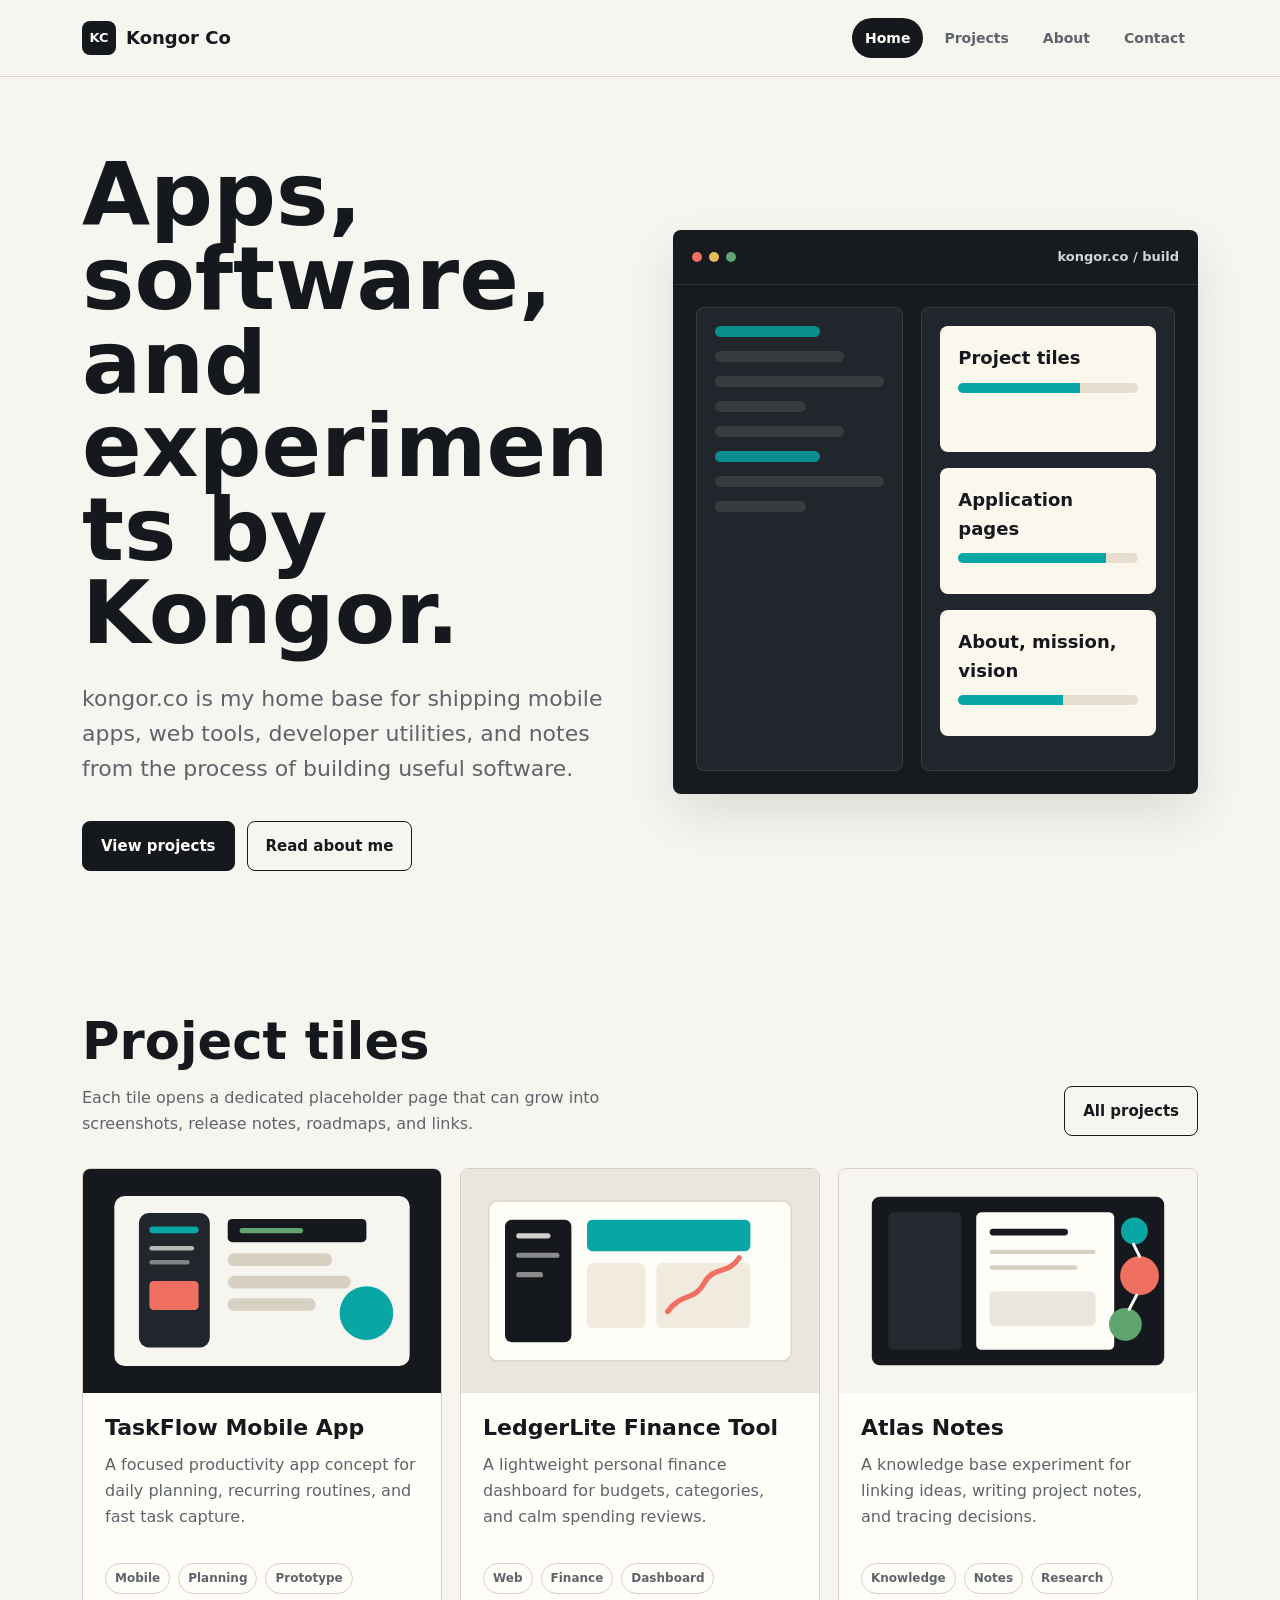
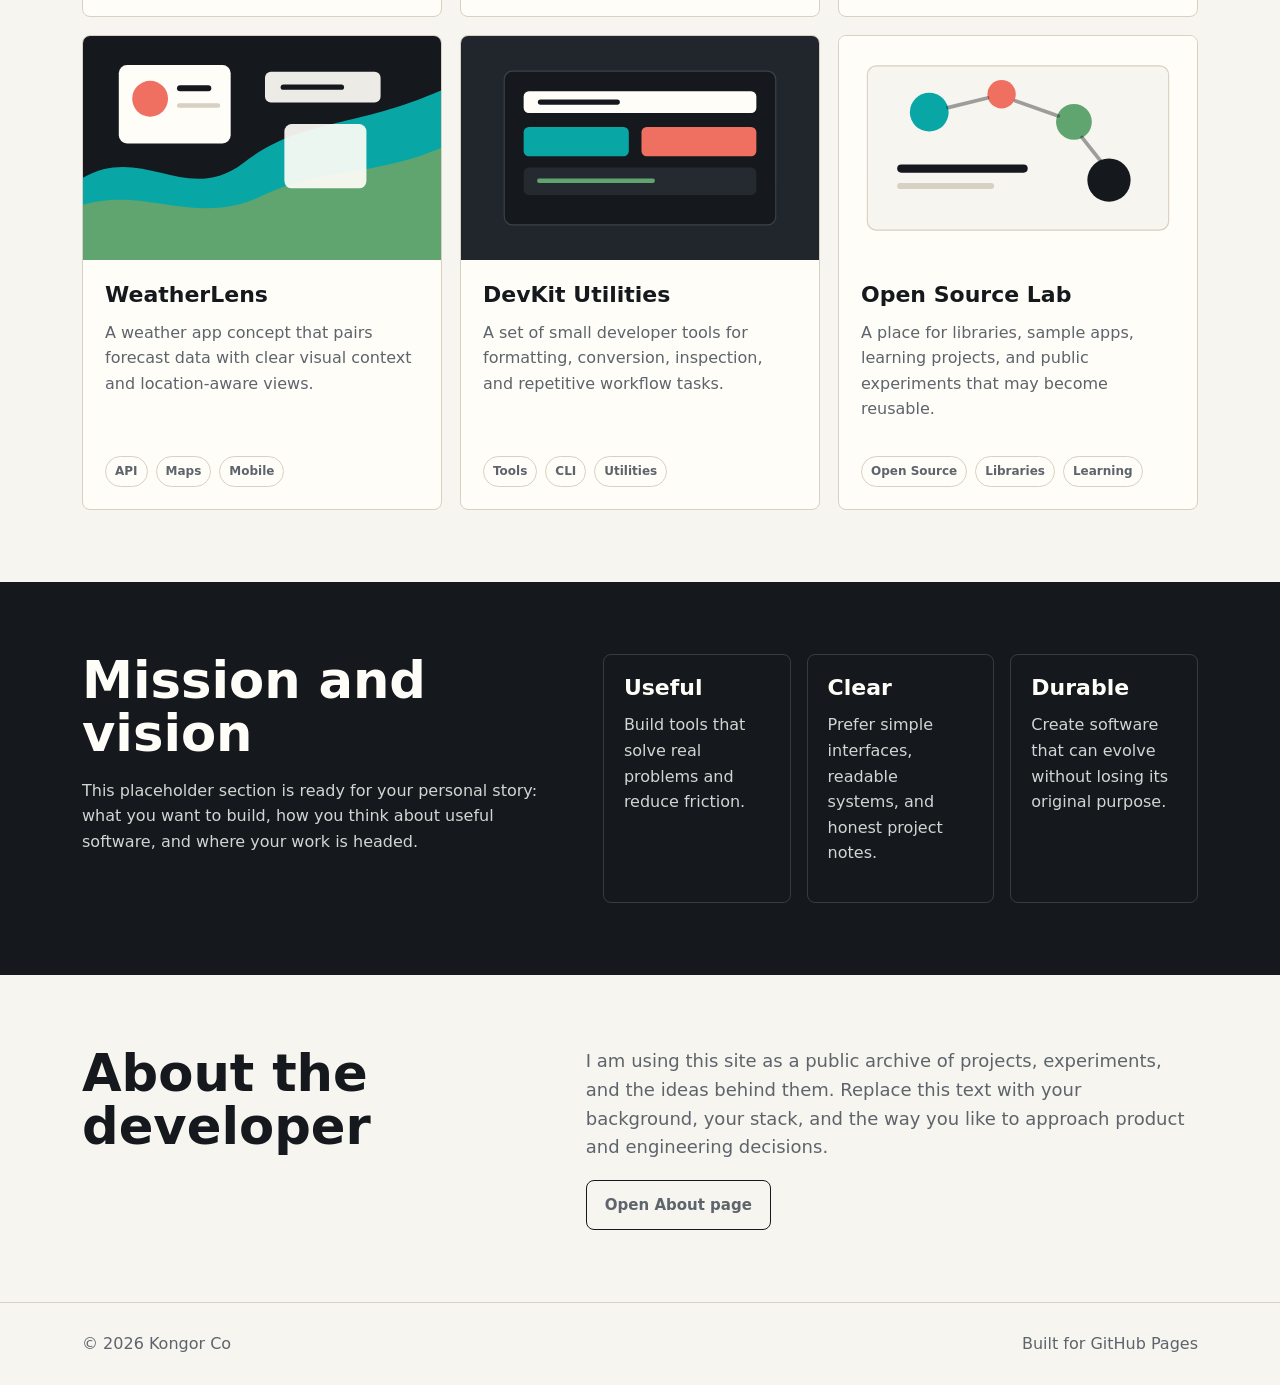
==== index.html @ 0d0d3a89 "the first version of the website" ====
<!doctype html>
<html lang="en">
  <head>
    <meta charset="utf-8">
    <meta name="viewport" content="width=device-width, initial-scale=1">
    <title>Kongor Co | App and Software Development</title>
    <meta name="description" content="Kongor Co is a personal software development portfolio for apps, tools, experiments, and open source projects.">
    <link rel="stylesheet" href="assets/styles.css">
  </head>
  <body>
    <header class="site-header">
      <nav class="nav" aria-label="Primary navigation">
        <a class="brand" href="index.html"><span class="brand-mark">KC</span><span>Kongor Co</span></a>
        <div class="nav-links">
          <a href="index.html" data-nav>Home</a>
          <a href="projects.html" data-nav>Projects</a>
          <a href="about.html" data-nav>About</a>
          <a href="contact.html" data-nav>Contact</a>
        </div>
      </nav>
    </header>

    <main>
      <section class="section hero">
        <div class="hero-copy">
          <h1>Apps, software, and experiments by Kongor.</h1>
          <p class="lead">kongor.co is my home base for shipping mobile apps, web tools, developer utilities, and notes from the process of building useful software.</p>
          <div class="actions">
            <a class="button primary" href="projects.html">View projects</a>
            <a class="button secondary" href="about.html">Read about me</a>
          </div>
        </div>
        <div class="hero-visual" aria-label="Abstract software workspace preview">
          <div class="workspace-top">
            <div class="dots" aria-hidden="true"><span></span><span></span><span></span></div>
            <span>kongor.co / build</span>
          </div>
          <div class="workspace-body">
            <div class="code-panel" aria-hidden="true">
              <div class="code-line accent"></div>
              <div class="code-line mid"></div>
              <div class="code-line"></div>
              <div class="code-line short"></div>
              <div class="code-line mid"></div>
              <div class="code-line accent"></div>
              <div class="code-line"></div>
              <div class="code-line short"></div>
            </div>
            <div class="preview-panel" aria-hidden="true">
              <div class="preview-card">
                <strong>Project tiles</strong>
                <div class="meter"><span></span></div>
              </div>
              <div class="preview-card">
                <strong>Application pages</strong>
                <div class="meter"><span style="width: 82%"></span></div>
              </div>
              <div class="preview-card">
                <strong>About, mission, vision</strong>
                <div class="meter"><span style="width: 58%"></span></div>
              </div>
            </div>
          </div>
        </div>
      </section>

      <section class="section" id="projects">
        <div class="section-head">
          <div>
            <h2>Project tiles</h2>
            <p>Each tile opens a dedicated placeholder page that can grow into screenshots, release notes, roadmaps, and links.</p>
          </div>
          <a class="button secondary" href="projects.html">All projects</a>
        </div>
        <div class="project-grid">
          <a class="project-card" href="projects/taskflow.html">
            <img src="assets/project-taskflow.svg" alt="TaskFlow abstract mobile app preview">
            <div class="project-card-body">
              <h3>TaskFlow Mobile App</h3>
              <p>A focused productivity app concept for daily planning, recurring routines, and fast task capture.</p>
              <div class="tag-row"><span class="tag">Mobile</span><span class="tag">Planning</span><span class="tag">Prototype</span></div>
            </div>
          </a>
          <a class="project-card" href="projects/ledgerlite.html">
            <img src="assets/project-ledgerlite.svg" alt="LedgerLite abstract finance dashboard preview">
            <div class="project-card-body">
              <h3>LedgerLite Finance Tool</h3>
              <p>A lightweight personal finance dashboard for budgets, categories, and calm spending reviews.</p>
              <div class="tag-row"><span class="tag">Web</span><span class="tag">Finance</span><span class="tag">Dashboard</span></div>
            </div>
          </a>
          <a class="project-card" href="projects/atlas-notes.html">
            <img src="assets/project-atlas.svg" alt="Atlas Notes abstract knowledge tool preview">
            <div class="project-card-body">
              <h3>Atlas Notes</h3>
              <p>A knowledge base experiment for linking ideas, writing project notes, and tracing decisions.</p>
              <div class="tag-row"><span class="tag">Knowledge</span><span class="tag">Notes</span><span class="tag">Research</span></div>
            </div>
          </a>
          <a class="project-card" href="projects/weatherlens.html">
            <img src="assets/project-weatherlens.svg" alt="WeatherLens abstract forecast app preview">
            <div class="project-card-body">
              <h3>WeatherLens</h3>
              <p>A weather app concept that pairs forecast data with clear visual context and location-aware views.</p>
              <div class="tag-row"><span class="tag">API</span><span class="tag">Maps</span><span class="tag">Mobile</span></div>
            </div>
          </a>
          <a class="project-card" href="projects/devkit-utilities.html">
            <img src="assets/project-devkit.svg" alt="DevKit abstract command palette preview">
            <div class="project-card-body">
              <h3>DevKit Utilities</h3>
              <p>A set of small developer tools for formatting, conversion, inspection, and repetitive workflow tasks.</p>
              <div class="tag-row"><span class="tag">Tools</span><span class="tag">CLI</span><span class="tag">Utilities</span></div>
            </div>
          </a>
          <a class="project-card" href="projects/open-source-lab.html">
            <img src="assets/project-open-source.svg" alt="Open Source Lab abstract repository graph preview">
            <div class="project-card-body">
              <h3>Open Source Lab</h3>
              <p>A place for libraries, sample apps, learning projects, and public experiments that may become reusable.</p>
              <div class="tag-row"><span class="tag">Open Source</span><span class="tag">Libraries</span><span class="tag">Learning</span></div>
            </div>
          </a>
        </div>
      </section>

      <section class="band">
        <div class="section">
          <div>
            <h2>Mission and vision</h2>
            <p>This placeholder section is ready for your personal story: what you want to build, how you think about useful software, and where your work is headed.</p>
          </div>
          <div class="principles">
            <div class="principle"><h3>Useful</h3><p>Build tools that solve real problems and reduce friction.</p></div>
            <div class="principle"><h3>Clear</h3><p>Prefer simple interfaces, readable systems, and honest project notes.</p></div>
            <div class="principle"><h3>Durable</h3><p>Create software that can evolve without losing its original purpose.</p></div>
          </div>
        </div>
      </section>

      <section class="section split">
        <div>
          <h2>About the developer</h2>
        </div>
        <div class="text-block">
          <p>I am using this site as a public archive of projects, experiments, and the ideas behind them. Replace this text with your background, your stack, and the way you like to approach product and engineering decisions.</p>
          <a class="button secondary" href="about.html">Open About page</a>
        </div>
      </section>
    </main>

    <footer class="site-footer">
      <div class="footer-inner">
        <span>&copy; <span data-year></span> Kongor Co</span>
        <span>Built for GitHub Pages</span>
      </div>
    </footer>
    <script src="assets/site.js"></script>
  </body>
</html>
---- assets/styles.css ----
:root {
  --bg: #f7f5ef;
  --bg-soft: #ebe6dc;
  --ink: #15191d;
  --muted: #5d646b;
  --line: #d8d0c2;
  --panel: #fffdf8;
  --teal: #08a7a5;
  --teal-dark: #067b7a;
  --coral: #ef6f61;
  --green: #60a56f;
  --shadow: 0 20px 50px rgba(21, 25, 29, 0.11);
  --radius: 8px;
  --max: 1160px;
}

* {
  box-sizing: border-box;
}

html {
  scroll-behavior: smooth;
}

body {
  margin: 0;
  background: var(--bg);
  color: var(--ink);
  font-family: Inter, ui-sans-serif, system-ui, -apple-system, BlinkMacSystemFont, "Segoe UI", sans-serif;
  line-height: 1.6;
  overflow-x: hidden;
}

img {
  display: block;
  max-width: 100%;
}

a {
  color: inherit;
  text-decoration: none;
}

.site-header {
  position: sticky;
  top: 0;
  z-index: 10;
  border-bottom: 1px solid rgba(216, 208, 194, 0.9);
  background: rgba(247, 245, 239, 0.9);
  backdrop-filter: blur(16px);
}

.nav {
  align-items: center;
  display: flex;
  gap: 28px;
  justify-content: space-between;
  margin: 0 auto;
  max-width: var(--max);
  padding: 18px 22px;
}

.brand {
  align-items: center;
  display: inline-flex;
  font-size: 18px;
  font-weight: 800;
  gap: 10px;
  letter-spacing: 0;
}

.brand-mark {
  align-items: center;
  background: var(--ink);
  border-radius: 8px;
  color: var(--panel);
  display: inline-flex;
  font-size: 13px;
  height: 34px;
  justify-content: center;
  width: 34px;
}

.nav-links {
  align-items: center;
  display: flex;
  flex-wrap: wrap;
  gap: 8px;
  justify-content: flex-end;
}

.nav-links a {
  border-radius: 999px;
  color: var(--muted);
  font-size: 14px;
  font-weight: 700;
  padding: 9px 13px;
}

.nav-links a:hover,
.nav-links a[aria-current="page"] {
  background: var(--ink);
  color: var(--panel);
}

.section {
  margin: 0 auto;
  max-width: var(--max);
  padding: 72px 22px;
}

.hero {
  display: grid;
  gap: 44px;
  grid-template-columns: minmax(0, 1.02fr) minmax(320px, 0.98fr);
  min-height: 680px;
  padding-top: 76px;
}

.hero-copy {
  align-self: center;
  min-width: 0;
}

h1,
h2,
h3,
p {
  margin-top: 0;
}

h1 {
  font-size: clamp(44px, 7vw, 88px);
  line-height: 0.95;
  margin-bottom: 26px;
  max-width: 760px;
  overflow-wrap: break-word;
}

h2 {
  font-size: clamp(30px, 4vw, 52px);
  line-height: 1.03;
  margin-bottom: 18px;
}

h3 {
  font-size: 22px;
  line-height: 1.15;
  margin-bottom: 12px;
}

.lead {
  color: var(--muted);
  font-size: clamp(18px, 2vw, 22px);
  max-width: 680px;
}

.actions {
  display: flex;
  flex-wrap: wrap;
  gap: 12px;
  margin-top: 34px;
}

.button {
  align-items: center;
  border: 1px solid var(--ink);
  border-radius: 8px;
  display: inline-flex;
  font-size: 15px;
  font-weight: 800;
  gap: 9px;
  justify-content: center;
  min-height: 46px;
  padding: 12px 18px;
}

.button.primary {
  background: var(--ink);
  color: var(--panel);
}

.button.secondary {
  background: transparent;
}

.button:hover {
  box-shadow: 0 8px 20px rgba(21, 25, 29, 0.13);
  transform: translateY(-1px);
}

.hero-visual {
  align-self: center;
  background: #171b1f;
  border: 1px solid rgba(21, 25, 29, 0.1);
  border-radius: 8px;
  box-shadow: var(--shadow);
  min-height: 490px;
  min-width: 0;
  overflow: hidden;
  position: relative;
  width: 100%;
}

.workspace-top {
  align-items: center;
  border-bottom: 1px solid rgba(255, 255, 255, 0.1);
  color: #ccd7d6;
  display: flex;
  font-size: 13px;
  font-weight: 700;
  justify-content: space-between;
  padding: 16px 18px;
}

.workspace-top span {
  min-width: 0;
  overflow: hidden;
  text-overflow: ellipsis;
  white-space: nowrap;
}

.dots {
  display: flex;
  gap: 7px;
}

.dots span {
  background: var(--coral);
  border-radius: 50%;
  height: 10px;
  width: 10px;
}

.dots span:nth-child(2) {
  background: #e5bc58;
}

.dots span:nth-child(3) {
  background: var(--green);
}

.workspace-body {
  display: grid;
  gap: 18px;
  grid-template-columns: 0.9fr 1.1fr;
  padding: 22px;
}

.code-panel,
.preview-panel {
  background: #20262b;
  border: 1px solid rgba(255, 255, 255, 0.09);
  border-radius: 8px;
  min-height: 390px;
  padding: 18px;
}

.code-line {
  background: rgba(255, 255, 255, 0.1);
  border-radius: 999px;
  height: 11px;
  margin-bottom: 14px;
}

.code-line.short {
  width: 54%;
}

.code-line.mid {
  width: 76%;
}

.code-line.accent {
  background: rgba(8, 167, 165, 0.8);
  width: 62%;
}

.preview-card {
  background: #fbf7ed;
  border-radius: 8px;
  color: var(--ink);
  margin-bottom: 16px;
  min-height: 126px;
  padding: 18px;
}

.preview-card strong {
  display: block;
  font-size: 18px;
  margin-bottom: 10px;
}

.meter {
  background: #e7ded0;
  border-radius: 999px;
  height: 10px;
  overflow: hidden;
}

.meter span {
  background: var(--teal);
  display: block;
  height: 100%;
  width: 68%;
}

.section-head {
  align-items: end;
  display: flex;
  gap: 24px;
  justify-content: space-between;
  margin-bottom: 32px;
}

.section-head p {
  color: var(--muted);
  margin-bottom: 0;
  max-width: 520px;
}

.project-grid {
  display: grid;
  gap: 18px;
  grid-template-columns: repeat(3, minmax(0, 1fr));
}

.project-card {
  background: var(--panel);
  border: 1px solid var(--line);
  border-radius: 8px;
  display: flex;
  flex-direction: column;
  min-height: 430px;
  overflow: hidden;
  transition: transform 180ms ease, box-shadow 180ms ease;
}

.project-card:hover {
  box-shadow: var(--shadow);
  transform: translateY(-4px);
}

.project-card img {
  aspect-ratio: 16 / 10;
  object-fit: cover;
  width: 100%;
}

.project-card-body {
  display: flex;
  flex: 1;
  flex-direction: column;
  padding: 22px;
}

.project-card p {
  color: var(--muted);
}

.tag-row {
  display: flex;
  flex-wrap: wrap;
  gap: 8px;
  margin-top: auto;
  padding-top: 18px;
}

.tag {
  border: 1px solid var(--line);
  border-radius: 999px;
  color: var(--muted);
  font-size: 12px;
  font-weight: 800;
  padding: 5px 9px;
}

.band {
  background: var(--ink);
  color: var(--panel);
}

.band .section {
  display: grid;
  gap: 34px;
  grid-template-columns: 0.9fr 1.1fr;
}

.band p {
  color: #cfd6d3;
}

.principles {
  display: grid;
  gap: 16px;
  grid-template-columns: repeat(3, minmax(0, 1fr));
}

.principle {
  border: 1px solid rgba(255, 255, 255, 0.15);
  border-radius: 8px;
  padding: 20px;
}

.split {
  display: grid;
  gap: 42px;
  grid-template-columns: 0.86fr 1.14fr;
}

.text-block {
  color: var(--muted);
  font-size: 18px;
}

.page-hero {
  padding-bottom: 38px;
}

.page-hero h1 {
  max-width: 900px;
}

.detail-layout {
  display: grid;
  gap: 34px;
  grid-template-columns: 0.75fr 1.25fr;
}

.meta-list {
  background: var(--panel);
  border: 1px solid var(--line);
  border-radius: 8px;
  padding: 22px;
}

.meta-list dt {
  color: var(--muted);
  font-size: 12px;
  font-weight: 900;
  text-transform: uppercase;
}

.meta-list dd {
  margin: 0 0 18px;
}

.feature-list {
  display: grid;
  gap: 14px;
  list-style: none;
  margin: 0;
  padding: 0;
}

.feature-list li {
  background: var(--panel);
  border: 1px solid var(--line);
  border-radius: 8px;
  padding: 18px;
}

.contact-panel {
  background: var(--panel);
  border: 1px solid var(--line);
  border-radius: 8px;
  padding: 28px;
}

.site-footer {
  border-top: 1px solid var(--line);
  color: var(--muted);
}

.footer-inner {
  align-items: center;
  display: flex;
  gap: 16px;
  justify-content: space-between;
  margin: 0 auto;
  max-width: var(--max);
  padding: 28px 22px;
}

@media (max-width: 900px) {
  .hero,
  .workspace-body,
  .band .section,
  .split,
  .detail-layout {
    grid-template-columns: 1fr;
  }

  .hero {
    min-height: auto;
    padding-top: 48px;
  }

  .project-grid,
  .principles {
    grid-template-columns: repeat(2, minmax(0, 1fr));
  }
}

@media (max-width: 640px) {
  .nav {
    align-items: flex-start;
    flex-direction: column;
  }

  .nav-links {
    justify-content: flex-start;
  }

  .section {
    padding: 52px 18px;
  }

  h1 {
    font-size: 31px;
    line-height: 1.08;
  }

  .lead {
    font-size: 17px;
  }

  .section-head {
    align-items: flex-start;
    flex-direction: column;
  }

  .hero-copy,
  .hero-visual {
    max-width: 100%;
    width: 340px;
  }

  .project-grid,
  .principles {
    grid-template-columns: 1fr;
  }

  .hero-visual {
    min-height: auto;
  }

  .code-panel,
  .preview-panel {
    min-height: 250px;
  }

  .workspace-body {
    padding: 18px;
  }

  .footer-inner {
    align-items: flex-start;
    flex-direction: column;
  }
}
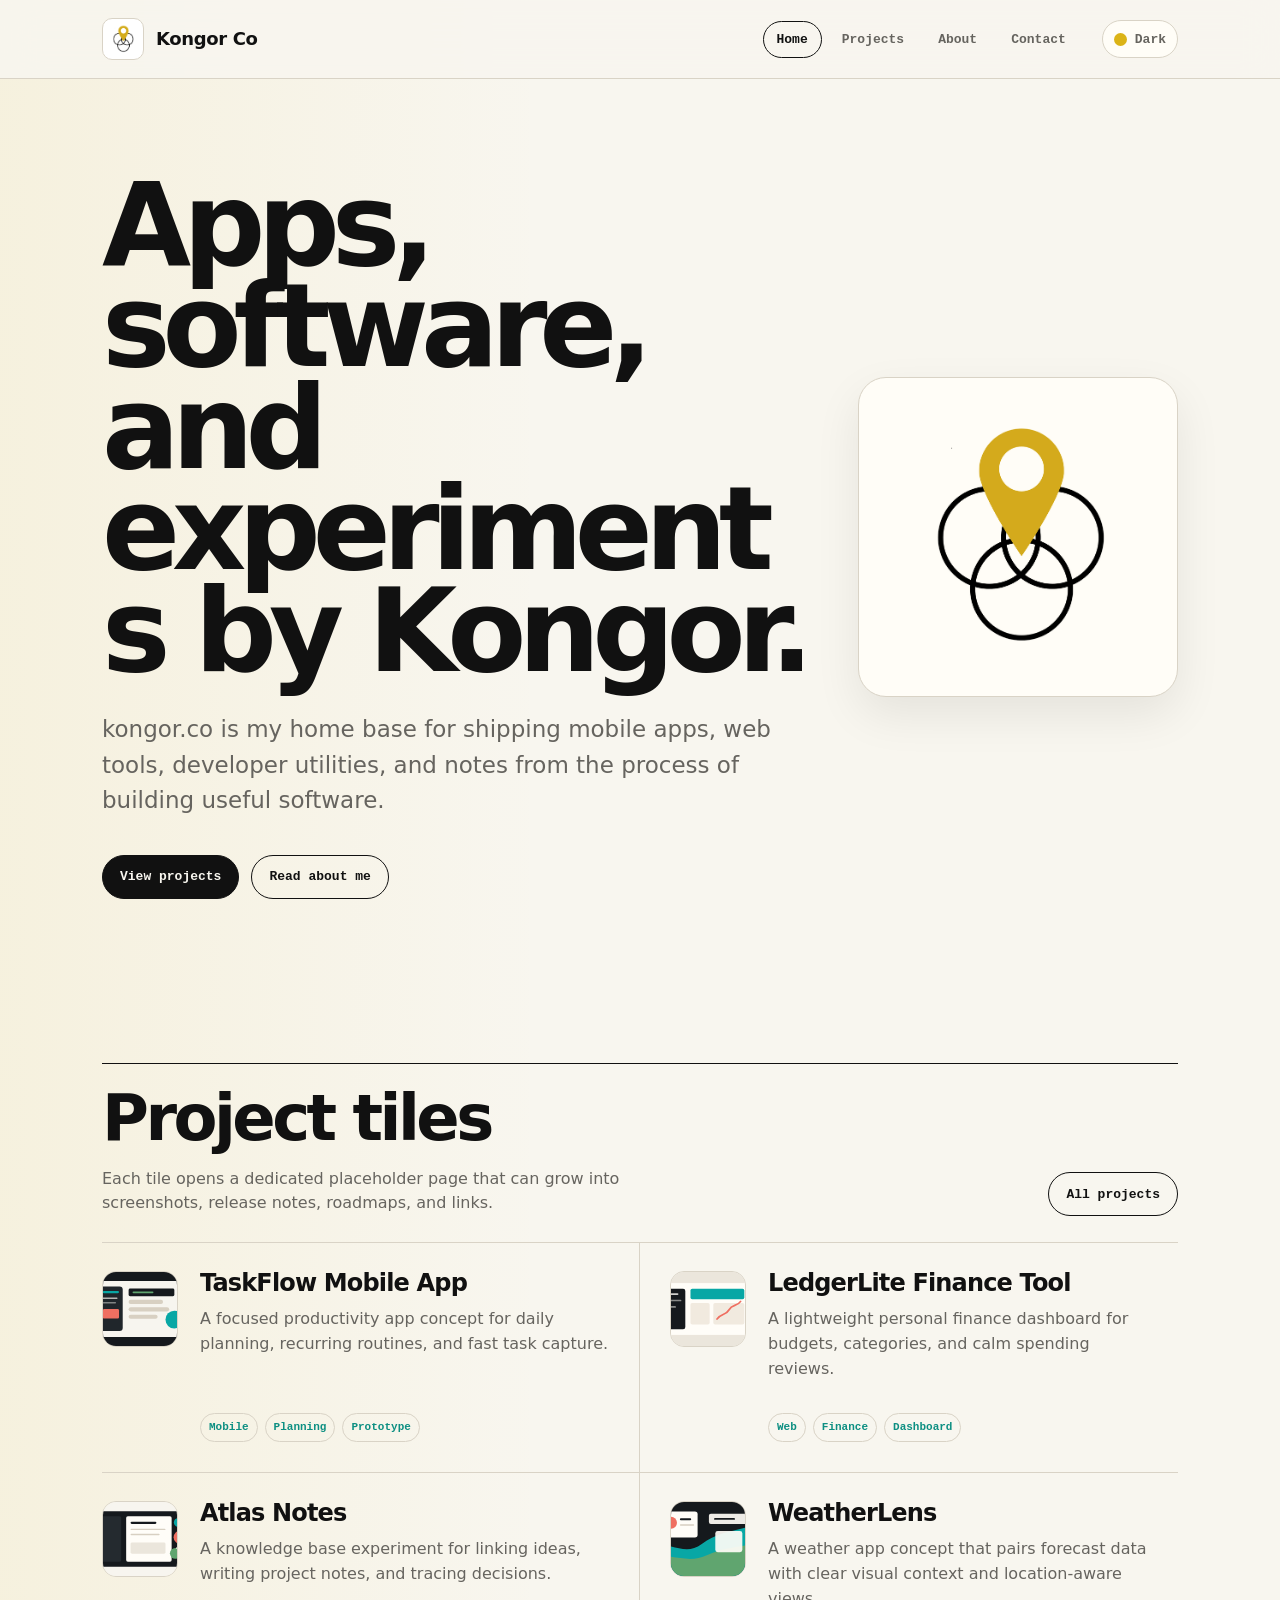
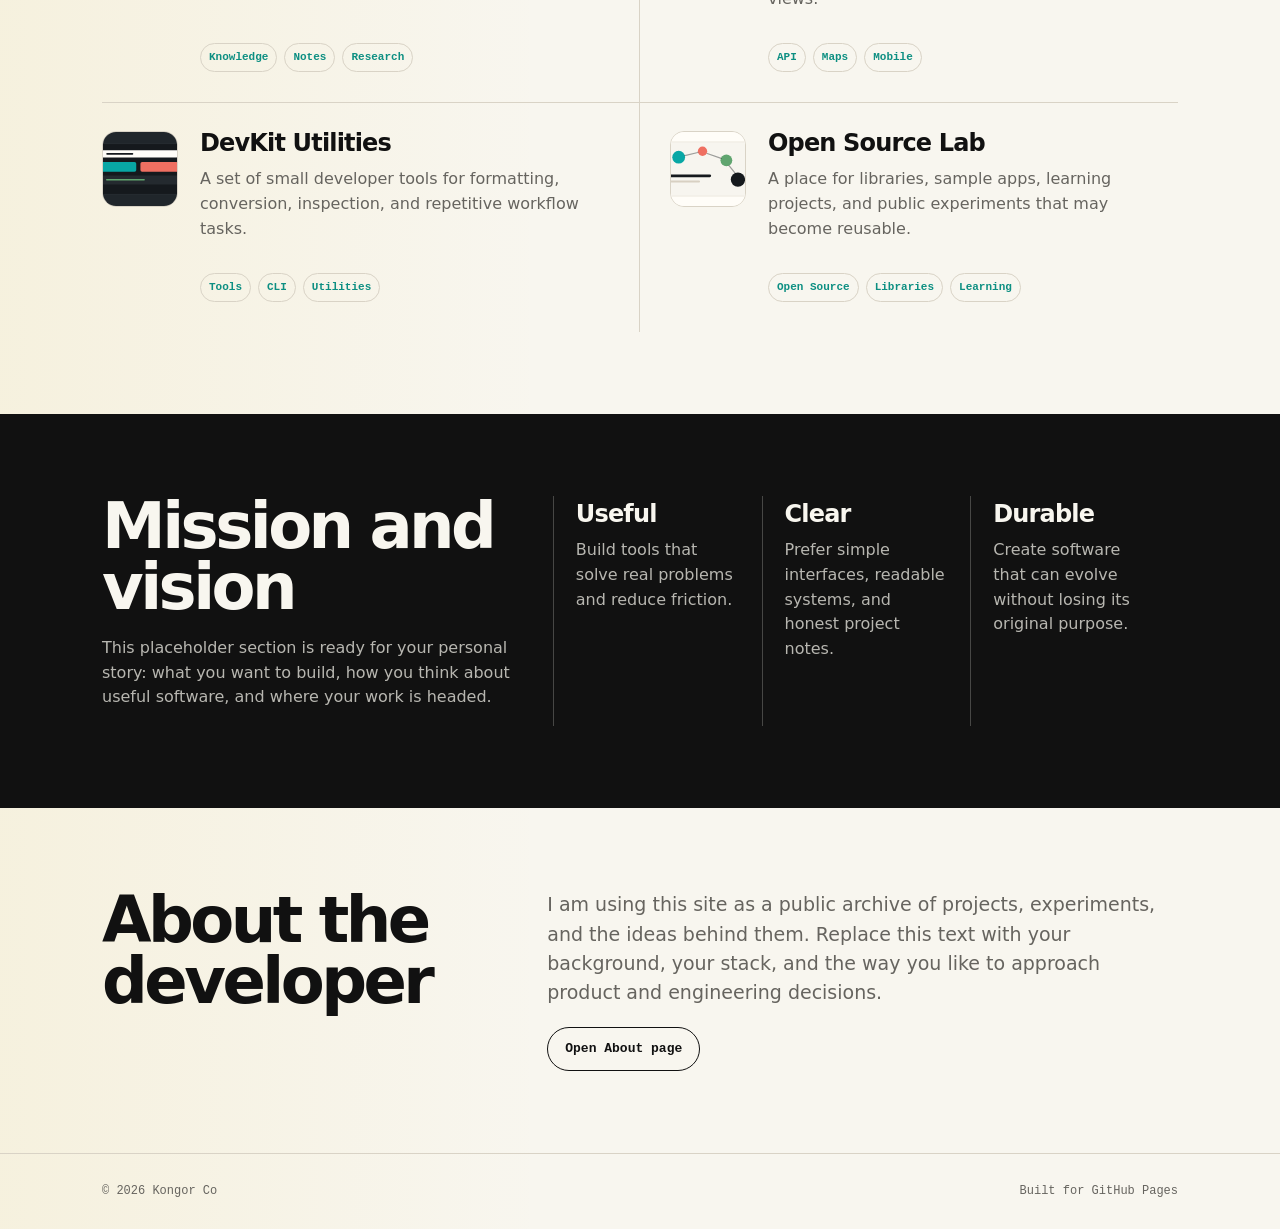
==== commit 15dabad7: "rework design" ====
--- a/index.html
+++ b/index.html
@@ -5,18 +5,21 @@
     <meta name="viewport" content="width=device-width, initial-scale=1">
     <title>Kongor Co | App and Software Development</title>
     <meta name="description" content="Kongor Co is a personal software development portfolio for apps, tools, experiments, and open source projects.">
+    <link rel="icon" type="image/png" href="assets/favicon.png">
+    <link rel="apple-touch-icon" href="assets/favicon.png">
     <link rel="stylesheet" href="assets/styles.css">
   </head>
   <body>
     <header class="site-header">
       <nav class="nav" aria-label="Primary navigation">
-        <a class="brand" href="index.html"><span class="brand-mark">KC</span><span>Kongor Co</span></a>
+        <a class="brand" href="index.html"><img class="brand-logo" src="assets/favicon.png" alt=""><span>Kongor Co</span></a>
         <div class="nav-links">
           <a href="index.html" data-nav>Home</a>
           <a href="projects.html" data-nav>Projects</a>
           <a href="about.html" data-nav>About</a>
           <a href="contact.html" data-nav>Contact</a>
         </div>
+        <button class="theme-toggle" type="button" data-theme-toggle>Dark</button>
       </nav>
     </header>
 
@@ -30,37 +33,8 @@
             <a class="button secondary" href="about.html">Read about me</a>
           </div>
         </div>
-        <div class="hero-visual" aria-label="Abstract software workspace preview">
-          <div class="workspace-top">
-            <div class="dots" aria-hidden="true"><span></span><span></span><span></span></div>
-            <span>kongor.co / build</span>
-          </div>
-          <div class="workspace-body">
-            <div class="code-panel" aria-hidden="true">
-              <div class="code-line accent"></div>
-              <div class="code-line mid"></div>
-              <div class="code-line"></div>
-              <div class="code-line short"></div>
-              <div class="code-line mid"></div>
-              <div class="code-line accent"></div>
-              <div class="code-line"></div>
-              <div class="code-line short"></div>
-            </div>
-            <div class="preview-panel" aria-hidden="true">
-              <div class="preview-card">
-                <strong>Project tiles</strong>
-                <div class="meter"><span></span></div>
-              </div>
-              <div class="preview-card">
-                <strong>Application pages</strong>
-                <div class="meter"><span style="width: 82%"></span></div>
-              </div>
-              <div class="preview-card">
-                <strong>About, mission, vision</strong>
-                <div class="meter"><span style="width: 58%"></span></div>
-              </div>
-            </div>
-          </div>
+        <div class="hero-mark" aria-label="Kongor Co logo">
+          <img src="assets/favicon.png" alt="">
         </div>
       </section>
 
--- a/assets/styles.css
+++ b/assets/styles.css
@@ -1,17 +1,28 @@
 :root {
-  --bg: #f7f5ef;
-  --bg-soft: #ebe6dc;
-  --ink: #15191d;
-  --muted: #5d646b;
-  --line: #d8d0c2;
-  --panel: #fffdf8;
-  --teal: #08a7a5;
-  --teal-dark: #067b7a;
-  --coral: #ef6f61;
-  --green: #60a56f;
-  --shadow: 0 20px 50px rgba(21, 25, 29, 0.11);
-  --radius: 8px;
-  --max: 1160px;
+  color-scheme: light;
+  --bg: #f8f6ef;
+  --surface: #fffdf7;
+  --ink: #111111;
+  --muted: #66645f;
+  --line: #d9d3c6;
+  --line-strong: #111111;
+  --gold: #dbb316;
+  --teal: #0d8f82;
+  --shadow: 0 18px 46px rgba(17, 17, 17, 0.08);
+  --max: 1120px;
+}
+
+:root[data-theme="dark"] {
+  color-scheme: dark;
+  --bg: #111213;
+  --surface: #181a1b;
+  --ink: #f4f0e7;
+  --muted: #b7b0a5;
+  --line: #333536;
+  --line-strong: #f4f0e7;
+  --gold: #dbb316;
+  --teal: #33c6b6;
+  --shadow: 0 18px 46px rgba(0, 0, 0, 0.34);
 }
 
 * {
@@ -24,11 +35,14 @@
 
 body {
   margin: 0;
-  background: var(--bg);
+  overflow-x: hidden;
+  background:
+    linear-gradient(90deg, rgba(219, 179, 22, 0.08), transparent 34rem),
+    var(--bg);
   color: var(--ink);
   font-family: Inter, ui-sans-serif, system-ui, -apple-system, BlinkMacSystemFont, "Segoe UI", sans-serif;
-  line-height: 1.6;
-  overflow-x: hidden;
+  line-height: 1.55;
+  transition: background 180ms ease, color 180ms ease;
 }
 
 img {
@@ -45,16 +59,16 @@
   position: sticky;
   top: 0;
   z-index: 10;
-  border-bottom: 1px solid rgba(216, 208, 194, 0.9);
-  background: rgba(247, 245, 239, 0.9);
-  backdrop-filter: blur(16px);
+  border-bottom: 1px solid var(--line);
+  background: color-mix(in srgb, var(--bg) 90%, transparent);
+  backdrop-filter: blur(18px);
 }
 
 .nav {
   align-items: center;
-  display: flex;
-  gap: 28px;
-  justify-content: space-between;
+  display: grid;
+  gap: 22px;
+  grid-template-columns: 1fr auto auto;
   margin: 0 auto;
   max-width: var(--max);
   padding: 18px 22px;
@@ -64,57 +78,87 @@
   align-items: center;
   display: inline-flex;
   font-size: 18px;
-  font-weight: 800;
-  gap: 10px;
-  letter-spacing: 0;
-}
-
-.brand-mark {
-  align-items: center;
-  background: var(--ink);
-  border-radius: 8px;
-  color: var(--panel);
-  display: inline-flex;
-  font-size: 13px;
-  height: 34px;
-  justify-content: center;
-  width: 34px;
+  font-weight: 850;
+  gap: 12px;
+  letter-spacing: -0.02em;
+}
+
+.brand-logo {
+  background: #fff;
+  border: 1px solid var(--line);
+  border-radius: 10px;
+  height: 42px;
+  object-fit: contain;
+  padding: 5px;
+  width: 42px;
 }
 
 .nav-links {
   align-items: center;
   display: flex;
-  flex-wrap: wrap;
-  gap: 8px;
+  gap: 6px;
   justify-content: flex-end;
 }
 
+.nav-links a,
+.theme-toggle,
+.button {
+  border: 1px solid transparent;
+  border-radius: 999px;
+  color: var(--muted);
+  font-family: "SFMono-Regular", Consolas, "Liberation Mono", monospace;
+  font-size: 13px;
+  font-weight: 700;
+  line-height: 1;
+}
+
 .nav-links a {
-  border-radius: 999px;
-  color: var(--muted);
-  font-size: 14px;
-  font-weight: 700;
-  padding: 9px 13px;
+  padding: 11px 13px;
 }
 
 .nav-links a:hover,
 .nav-links a[aria-current="page"] {
-  background: var(--ink);
-  color: var(--panel);
+  border-color: var(--line-strong);
+  color: var(--ink);
+}
+
+.theme-toggle {
+  align-items: center;
+  background: var(--surface);
+  border-color: var(--line);
+  cursor: pointer;
+  display: inline-flex;
+  gap: 8px;
+  min-height: 38px;
+  padding: 9px 11px;
+}
+
+.theme-toggle::before {
+  background: var(--gold);
+  border-radius: 999px;
+  content: "";
+  display: block;
+  height: 13px;
+  width: 13px;
+}
+
+.theme-toggle:hover {
+  border-color: var(--line-strong);
+  color: var(--ink);
 }
 
 .section {
   margin: 0 auto;
   max-width: var(--max);
-  padding: 72px 22px;
+  padding: 82px 22px;
 }
 
 .hero {
   display: grid;
-  gap: 44px;
-  grid-template-columns: minmax(0, 1.02fr) minmax(320px, 0.98fr);
-  min-height: 680px;
-  padding-top: 76px;
+  gap: 52px;
+  grid-template-columns: minmax(0, 1fr) 320px;
+  min-height: 650px;
+  padding-top: 96px;
 }
 
 .hero-copy {
@@ -130,54 +174,54 @@
 }
 
 h1 {
-  font-size: clamp(44px, 7vw, 88px);
+  font-size: clamp(54px, 9vw, 118px);
+  letter-spacing: -0.07em;
+  line-height: 0.88;
+  margin-bottom: 30px;
+  max-width: 880px;
+  overflow-wrap: break-word;
+}
+
+h2 {
+  font-size: clamp(34px, 5vw, 68px);
+  letter-spacing: -0.055em;
   line-height: 0.95;
-  margin-bottom: 26px;
-  max-width: 760px;
-  overflow-wrap: break-word;
-}
-
-h2 {
-  font-size: clamp(30px, 4vw, 52px);
-  line-height: 1.03;
   margin-bottom: 18px;
 }
 
 h3 {
-  font-size: 22px;
-  line-height: 1.15;
-  margin-bottom: 12px;
+  font-size: 24px;
+  letter-spacing: -0.035em;
+  line-height: 1.08;
+  margin-bottom: 10px;
 }
 
 .lead {
   color: var(--muted);
-  font-size: clamp(18px, 2vw, 22px);
-  max-width: 680px;
+  font-size: clamp(18px, 2vw, 23px);
+  max-width: 670px;
 }
 
 .actions {
   display: flex;
   flex-wrap: wrap;
   gap: 12px;
-  margin-top: 34px;
+  margin-top: 36px;
 }
 
 .button {
   align-items: center;
-  border: 1px solid var(--ink);
-  border-radius: 8px;
+  border-color: var(--line-strong);
+  color: var(--ink);
   display: inline-flex;
-  font-size: 15px;
-  font-weight: 800;
-  gap: 9px;
   justify-content: center;
-  min-height: 46px;
-  padding: 12px 18px;
+  min-height: 44px;
+  padding: 13px 17px;
 }
 
 .button.primary {
   background: var(--ink);
-  color: var(--panel);
+  color: var(--bg);
 }
 
 .button.secondary {
@@ -185,132 +229,37 @@
 }
 
 .button:hover {
-  box-shadow: 0 8px 20px rgba(21, 25, 29, 0.13);
+  box-shadow: var(--shadow);
   transform: translateY(-1px);
 }
 
-.hero-visual {
+.hero-mark {
   align-self: center;
-  background: #171b1f;
-  border: 1px solid rgba(21, 25, 29, 0.1);
-  border-radius: 8px;
+  background: var(--surface);
+  border: 1px solid var(--line);
+  border-radius: 28px;
   box-shadow: var(--shadow);
-  min-height: 490px;
-  min-width: 0;
-  overflow: hidden;
-  position: relative;
-  width: 100%;
-}
-
-.workspace-top {
-  align-items: center;
-  border-bottom: 1px solid rgba(255, 255, 255, 0.1);
-  color: #ccd7d6;
-  display: flex;
-  font-size: 13px;
-  font-weight: 700;
-  justify-content: space-between;
-  padding: 16px 18px;
-}
-
-.workspace-top span {
-  min-width: 0;
-  overflow: hidden;
-  text-overflow: ellipsis;
-  white-space: nowrap;
-}
-
-.dots {
-  display: flex;
-  gap: 7px;
-}
-
-.dots span {
-  background: var(--coral);
-  border-radius: 50%;
-  height: 10px;
-  width: 10px;
-}
-
-.dots span:nth-child(2) {
-  background: #e5bc58;
-}
-
-.dots span:nth-child(3) {
-  background: var(--green);
-}
-
-.workspace-body {
-  display: grid;
-  gap: 18px;
-  grid-template-columns: 0.9fr 1.1fr;
-  padding: 22px;
-}
-
-.code-panel,
-.preview-panel {
-  background: #20262b;
-  border: 1px solid rgba(255, 255, 255, 0.09);
-  border-radius: 8px;
-  min-height: 390px;
-  padding: 18px;
-}
-
-.code-line {
-  background: rgba(255, 255, 255, 0.1);
-  border-radius: 999px;
-  height: 11px;
-  margin-bottom: 14px;
-}
-
-.code-line.short {
-  width: 54%;
-}
-
-.code-line.mid {
-  width: 76%;
-}
-
-.code-line.accent {
-  background: rgba(8, 167, 165, 0.8);
-  width: 62%;
-}
-
-.preview-card {
-  background: #fbf7ed;
-  border-radius: 8px;
-  color: var(--ink);
-  margin-bottom: 16px;
-  min-height: 126px;
-  padding: 18px;
-}
-
-.preview-card strong {
-  display: block;
-  font-size: 18px;
-  margin-bottom: 10px;
-}
-
-.meter {
-  background: #e7ded0;
-  border-radius: 999px;
-  height: 10px;
-  overflow: hidden;
-}
-
-.meter span {
-  background: var(--teal);
-  display: block;
-  height: 100%;
-  width: 68%;
+  padding: 34px;
+}
+
+.hero-mark img {
+  mix-blend-mode: multiply;
+}
+
+:root[data-theme="dark"] .hero-mark img,
+:root[data-theme="dark"] .brand-logo {
+  filter: invert(1) hue-rotate(180deg);
+  mix-blend-mode: screen;
 }
 
 .section-head {
   align-items: end;
+  border-top: 1px solid var(--line-strong);
   display: flex;
   gap: 24px;
   justify-content: space-between;
-  margin-bottom: 32px;
+  margin-bottom: 26px;
+  padding-top: 24px;
 }
 
 .section-head p {
@@ -321,96 +270,104 @@
 
 .project-grid {
   display: grid;
-  gap: 18px;
-  grid-template-columns: repeat(3, minmax(0, 1fr));
+  grid-template-columns: repeat(2, minmax(0, 1fr));
 }
 
 .project-card {
-  background: var(--panel);
+  background: transparent;
+  border-top: 1px solid var(--line);
+  display: grid;
+  gap: 22px;
+  grid-template-columns: 76px 1fr;
+  min-height: 230px;
+  padding: 28px 24px 30px 0;
+  transition: background 180ms ease, padding 180ms ease;
+}
+
+.project-card:nth-child(odd) {
+  border-right: 1px solid var(--line);
+  padding-right: 30px;
+}
+
+.project-card:nth-child(even) {
+  padding-left: 30px;
+}
+
+.project-card:hover {
+  background: color-mix(in srgb, var(--gold) 10%, transparent);
+  padding-left: 22px;
+}
+
+.project-card img {
+  aspect-ratio: 1;
   border: 1px solid var(--line);
-  border-radius: 8px;
+  border-radius: 14px;
+  object-fit: cover;
+  width: 76px;
+}
+
+.project-card-body {
   display: flex;
   flex-direction: column;
-  min-height: 430px;
-  overflow: hidden;
-  transition: transform 180ms ease, box-shadow 180ms ease;
-}
-
-.project-card:hover {
-  box-shadow: var(--shadow);
-  transform: translateY(-4px);
-}
-
-.project-card img {
-  aspect-ratio: 16 / 10;
-  object-fit: cover;
-  width: 100%;
-}
-
-.project-card-body {
-  display: flex;
-  flex: 1;
-  flex-direction: column;
-  padding: 22px;
 }
 
 .project-card p {
   color: var(--muted);
+  margin-bottom: 18px;
 }
 
 .tag-row {
   display: flex;
   flex-wrap: wrap;
-  gap: 8px;
+  gap: 7px;
   margin-top: auto;
-  padding-top: 18px;
 }
 
 .tag {
   border: 1px solid var(--line);
   border-radius: 999px;
-  color: var(--muted);
-  font-size: 12px;
+  color: var(--teal);
+  font-family: "SFMono-Regular", Consolas, "Liberation Mono", monospace;
+  font-size: 11px;
   font-weight: 800;
-  padding: 5px 9px;
+  padding: 5px 8px;
 }
 
 .band {
   background: var(--ink);
-  color: var(--panel);
+  color: var(--bg);
 }
 
 .band .section {
   display: grid;
   gap: 34px;
-  grid-template-columns: 0.9fr 1.1fr;
+  grid-template-columns: 0.8fr 1.2fr;
 }
 
 .band p {
-  color: #cfd6d3;
+  color: color-mix(in srgb, var(--bg) 72%, transparent);
 }
 
 .principles {
   display: grid;
-  gap: 16px;
+  gap: 1px;
   grid-template-columns: repeat(3, minmax(0, 1fr));
 }
 
 .principle {
-  border: 1px solid rgba(255, 255, 255, 0.15);
-  border-radius: 8px;
-  padding: 20px;
+  border-left: 1px solid color-mix(in srgb, var(--bg) 24%, transparent);
+  padding: 6px 22px;
 }
 
 .split {
   display: grid;
   gap: 42px;
-  grid-template-columns: 0.86fr 1.14fr;
+  grid-template-columns: 0.78fr 1.22fr;
 }
 
 .text-block {
   color: var(--muted);
-  font-size: 18px;
+  font-size: 19px;
 }
 
 .page-hero {
@@ -418,53 +375,62 @@
 }
 
 .page-hero h1 {
-  max-width: 900px;
+  max-width: 940px;
 }
 
 .detail-layout {
   display: grid;
-  gap: 34px;
-  grid-template-columns: 0.75fr 1.25fr;
+  gap: 44px;
+  grid-template-columns: 280px 1fr;
 }
 
 .meta-list {
-  background: var(--panel);
-  border: 1px solid var(--line);
-  border-radius: 8px;
-  padding: 22px;
+  border-top: 1px solid var(--line-strong);
+  margin: 0;
+  padding-top: 18px;
 }
 
 .meta-list dt {
   color: var(--muted);
+  font-family: "SFMono-Regular", Consolas, "Liberation Mono", monospace;
   font-size: 12px;
   font-weight: 900;
   text-transform: uppercase;
 }
 
 .meta-list dd {
-  margin: 0 0 18px;
+  margin: 0 0 20px;
+}
+
+.detail-layout > div > img {
+  border: 1px solid var(--line);
+  border-radius: 22px;
+  margin-bottom: 36px;
+  width: 100%;
 }
 
 .feature-list {
   display: grid;
-  gap: 14px;
+  gap: 1px;
   list-style: none;
   margin: 0;
   padding: 0;
 }
 
 .feature-list li {
-  background: var(--panel);
-  border: 1px solid var(--line);
-  border-radius: 8px;
-  padding: 18px;
+  border-top: 1px solid var(--line);
+  padding: 18px 0;
 }
 
 .contact-panel {
-  background: var(--panel);
-  border: 1px solid var(--line);
-  border-radius: 8px;
-  padding: 28px;
+  border-top: 1px solid var(--line-strong);
+  display: grid;
+  gap: 8px;
+  padding-top: 22px;
+}
+
+.contact-panel a {
+  color: var(--teal);
 }
 
 .site-footer {
@@ -475,6 +441,8 @@
 .footer-inner {
   align-items: center;
   display: flex;
+  font-family: "SFMono-Regular", Consolas, "Liberation Mono", monospace;
+  font-size: 12px;
   gap: 16px;
   justify-content: space-between;
   margin: 0 auto;
@@ -483,8 +451,16 @@
 }
 
 @media (max-width: 900px) {
+  .nav {
+    grid-template-columns: 1fr auto;
+  }
+
+  .nav-links {
+    grid-column: 1 / -1;
+    justify-content: flex-start;
+  }
+
   .hero,
-  .workspace-body,
   .band .section,
   .split,
   .detail-layout {
@@ -493,45 +469,45 @@
 
   .hero {
     min-height: auto;
-    padding-top: 48px;
-  }
-
-  .project-grid,
-  .principles {
-    grid-template-columns: repeat(2, minmax(0, 1fr));
-  }
-}
-
-@media (max-width: 640px) {
-  .nav {
-    align-items: flex-start;
-    flex-direction: column;
-  }
-
-  .nav-links {
-    justify-content: flex-start;
-  }
-
+    padding-top: 62px;
+  }
+
+  .hero-mark {
+    max-width: 330px;
+  }
+}
+
+@media (max-width: 680px) {
   .section {
-    padding: 52px 18px;
+    max-width: 100vw;
+    padding: 58px 18px;
+    width: 100vw;
   }
 
   h1 {
-    font-size: 31px;
-    line-height: 1.08;
+    font-size: 32px;
+    letter-spacing: -0.055em;
+    line-height: 1.05;
+  }
+
+  h2 {
+    font-size: 38px;
   }
 
   .lead {
-    font-size: 17px;
+    font-size: 16px;
+    max-width: calc(100vw - 36px);
   }
 
   .section-head {
     align-items: flex-start;
     flex-direction: column;
+    max-width: 100%;
+    width: 340px;
   }
 
   .hero-copy,
-  .hero-visual {
+  .hero-mark {
     max-width: 100%;
     width: 340px;
   }
@@ -541,19 +517,30 @@
     grid-template-columns: 1fr;
   }
 
-  .hero-visual {
+  .project-card,
+  .project-card:nth-child(odd),
+  .project-card:nth-child(even) {
+    border-right: 0;
+    grid-template-columns: 60px 1fr;
     min-height: auto;
-  }
-
-  .code-panel,
-  .preview-panel {
-    min-height: 250px;
-  }
-
-  .workspace-body {
-    padding: 18px;
-  }
-
+    padding: 22px 0;
+  }
+
+  .project-card:hover {
+    padding-left: 0;
+  }
+
+  .project-card img {
+    width: 60px;
+  }
+
+  .principle {
+    border-left: 0;
+    border-top: 1px solid color-mix(in srgb, var(--bg) 24%, transparent);
+    padding: 18px 0;
+  }
+
+  .actions,
   .footer-inner {
     align-items: flex-start;
     flex-direction: column;
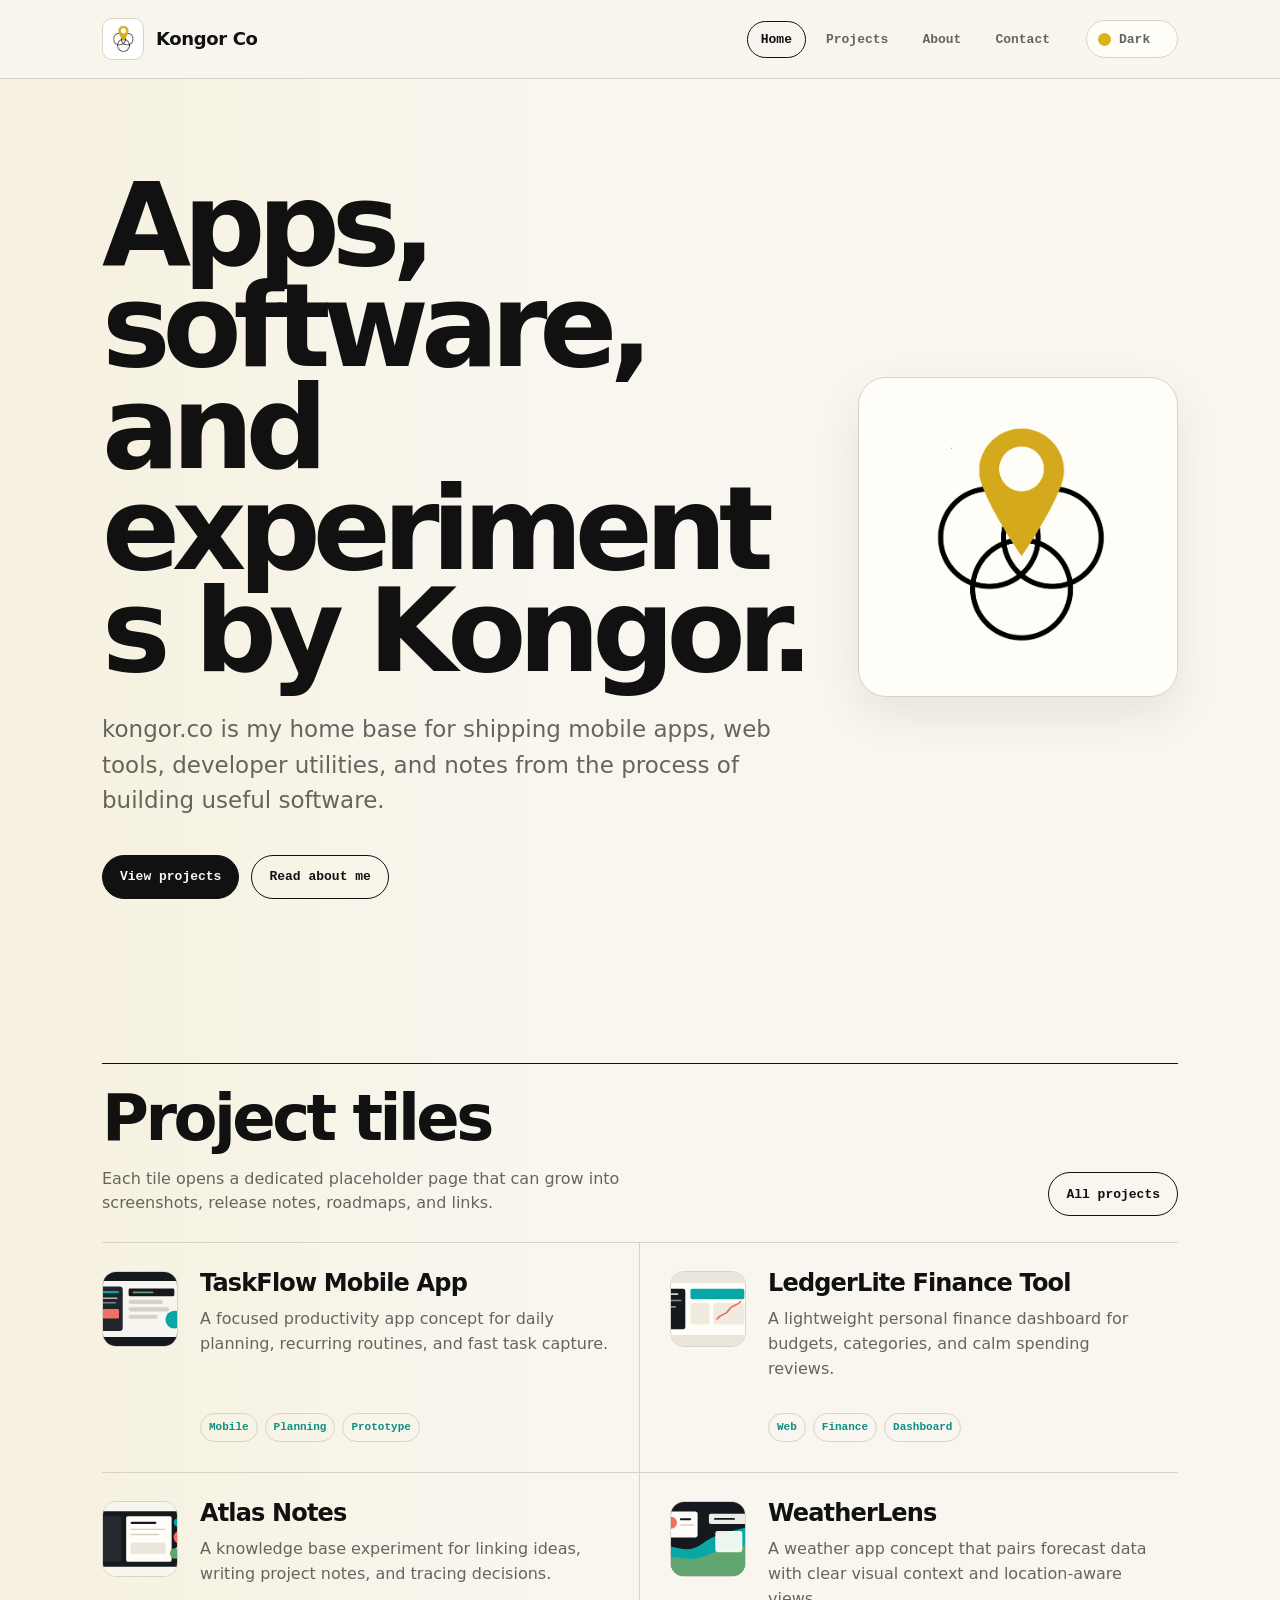
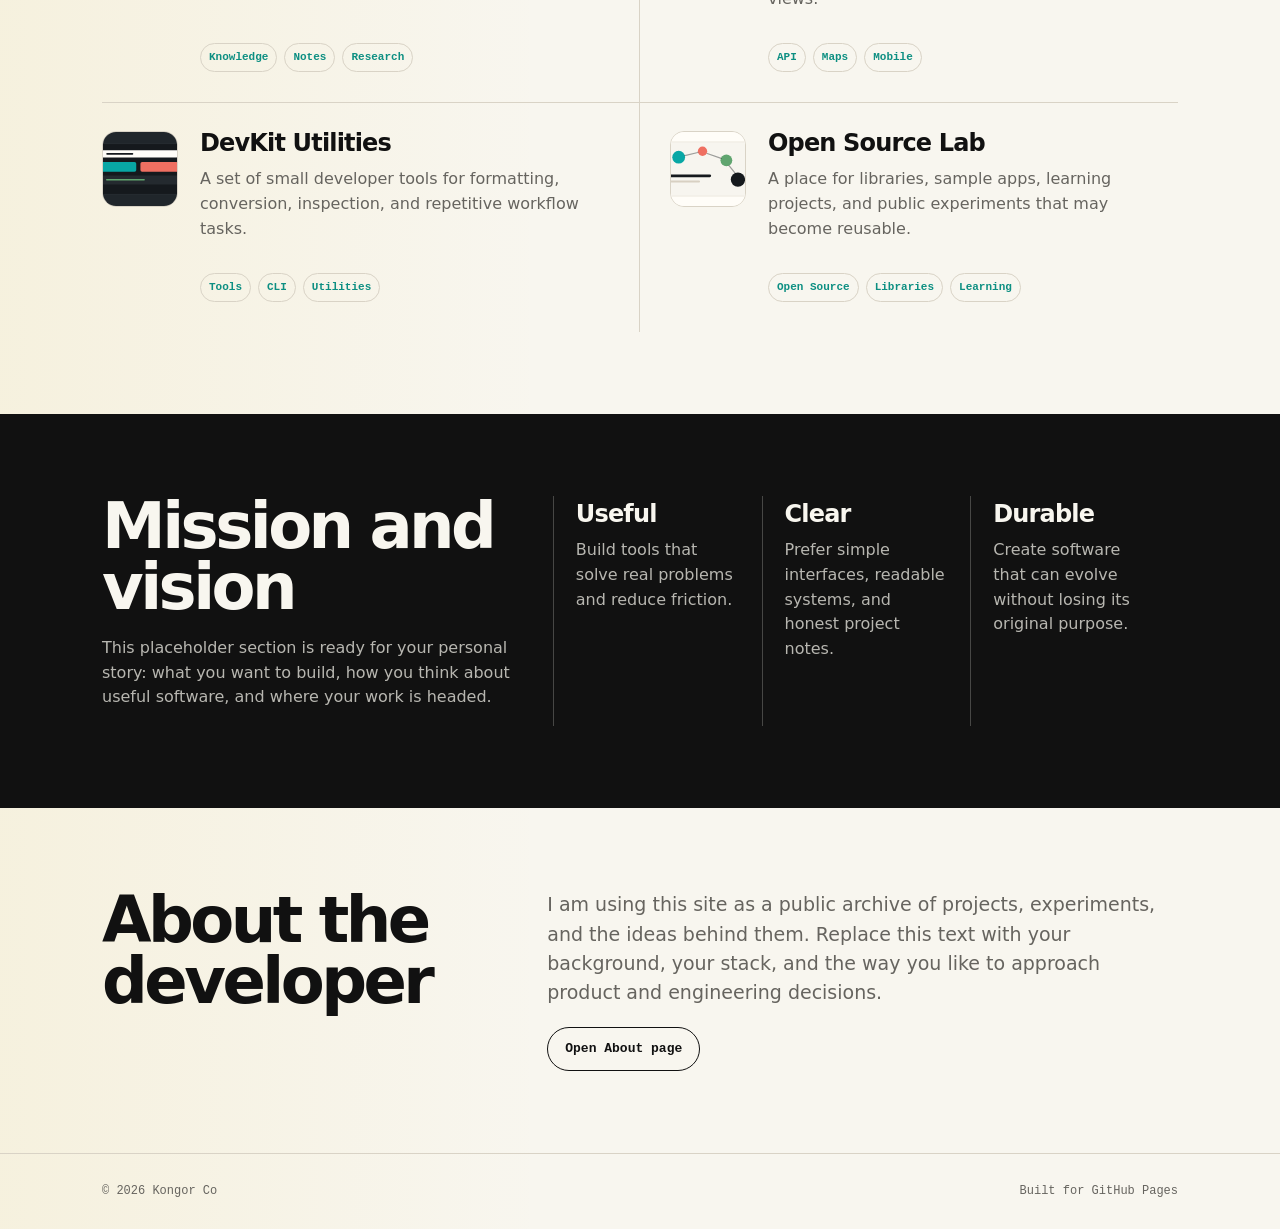
==== commit a447aa4a: "extract pages header" ====
--- a/index.html
+++ b/index.html
@@ -10,18 +10,7 @@
     <link rel="stylesheet" href="assets/styles.css">
   </head>
   <body>
-    <header class="site-header">
-      <nav class="nav" aria-label="Primary navigation">
-        <a class="brand" href="index.html"><img class="brand-logo" src="assets/favicon.png" alt=""><span>Kongor Co</span></a>
-        <div class="nav-links">
-          <a href="index.html" data-nav>Home</a>
-          <a href="projects.html" data-nav>Projects</a>
-          <a href="about.html" data-nav>About</a>
-          <a href="contact.html" data-nav>Contact</a>
-        </div>
-        <button class="theme-toggle" type="button" data-theme-toggle>Dark</button>
-      </nav>
-    </header>
+    <div data-site-header data-base=""></div>
 
     <main>
       <section class="section hero">
--- a/assets/styles.css
+++ b/assets/styles.css
@@ -42,7 +42,6 @@
   color: var(--ink);
   font-family: Inter, ui-sans-serif, system-ui, -apple-system, BlinkMacSystemFont, "Segoe UI", sans-serif;
   line-height: 1.55;
-  transition: background 180ms ease, color 180ms ease;
 }
 
 img {
@@ -56,12 +55,18 @@
 }
 
 .site-header {
-  position: sticky;
+  left: 0;
+  position: fixed;
+  right: 0;
   top: 0;
   z-index: 10;
   border-bottom: 1px solid var(--line);
   background: color-mix(in srgb, var(--bg) 90%, transparent);
   backdrop-filter: blur(18px);
+}
+
+main {
+  padding-top: 79px;
 }
 
 .nav {
@@ -128,9 +133,12 @@
   border-color: var(--line);
   cursor: pointer;
   display: inline-flex;
+  flex: 0 0 auto;
   gap: 8px;
+  justify-self: end;
   min-height: 38px;
   padding: 9px 11px;
+  width: 92px;
 }
 
 .theme-toggle::before {
@@ -451,13 +459,20 @@
 }
 
 @media (max-width: 900px) {
+  main {
+    padding-top: 200px;
+  }
+
   .nav {
-    grid-template-columns: 1fr auto;
+    grid-template-columns: 1fr;
   }
 
   .nav-links {
-    grid-column: 1 / -1;
     justify-content: flex-start;
+  }
+
+  .theme-toggle {
+    justify-self: start;
   }
 
   .hero,
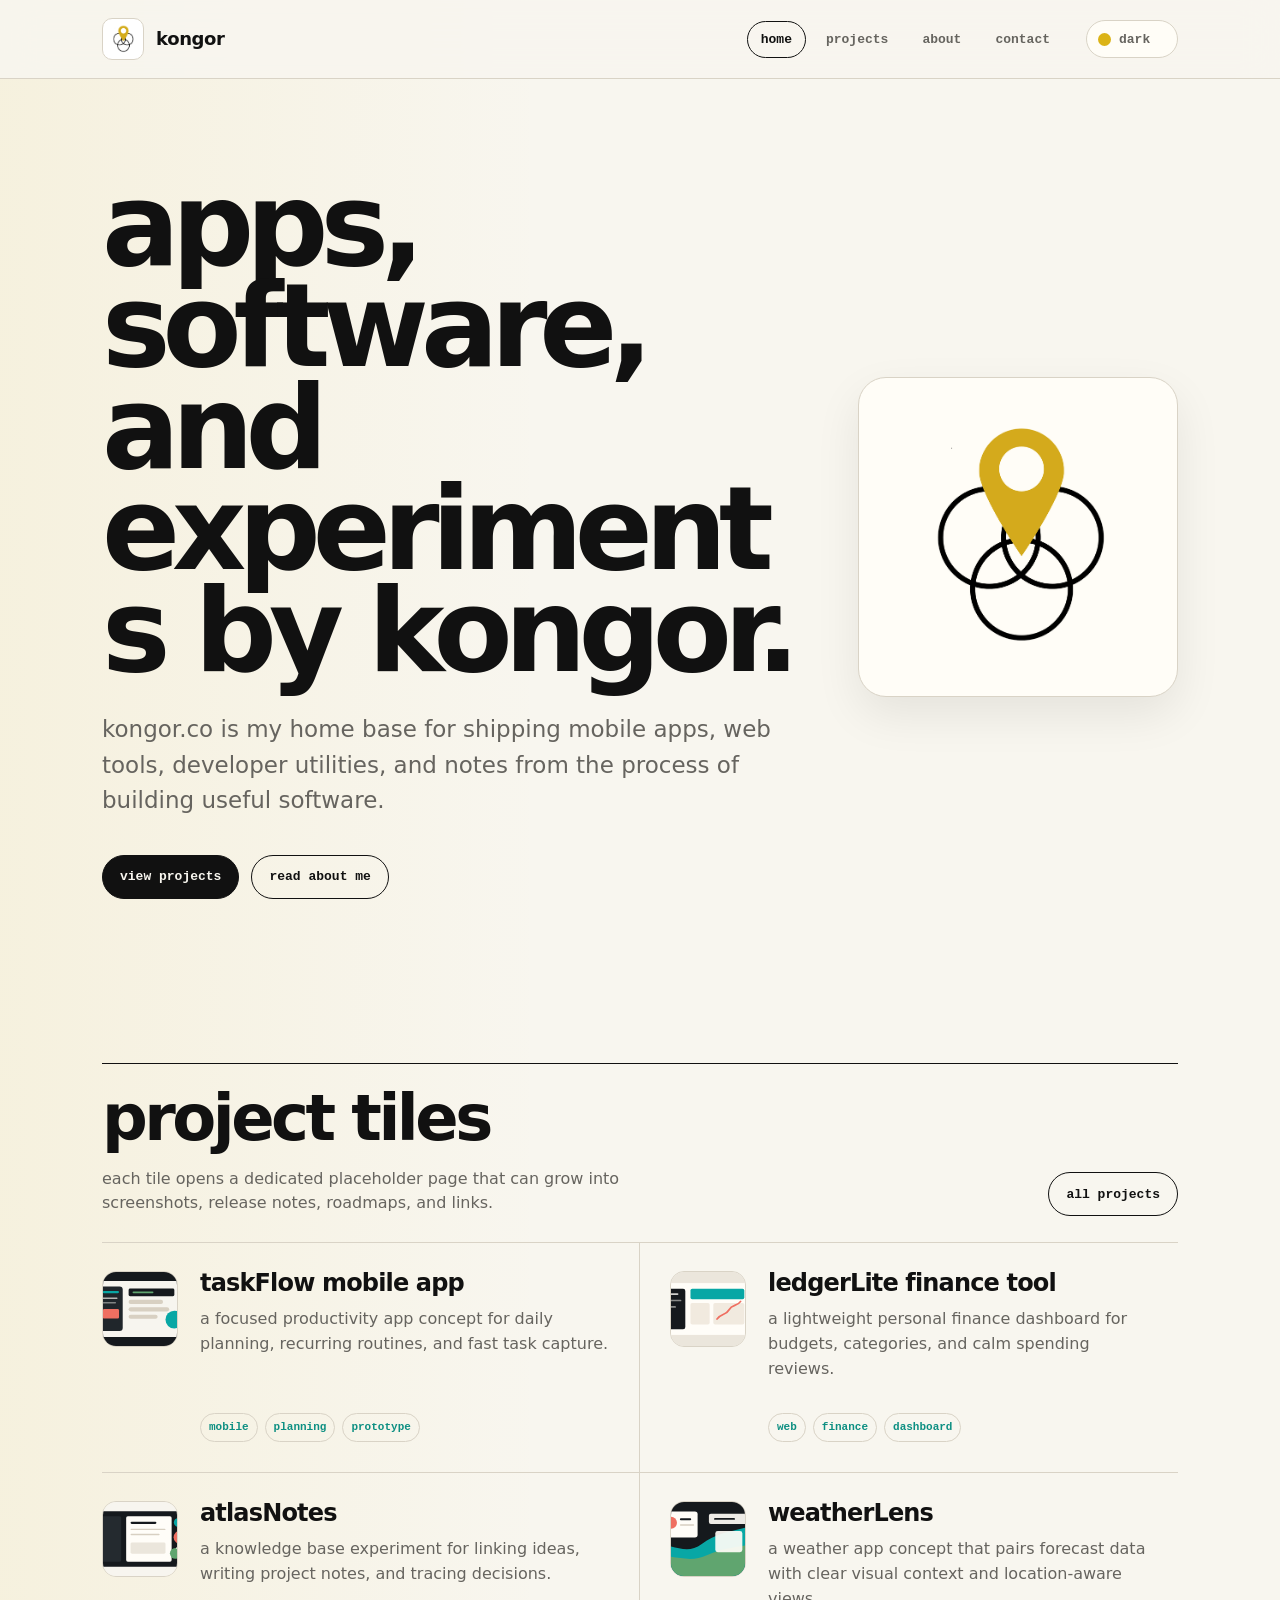
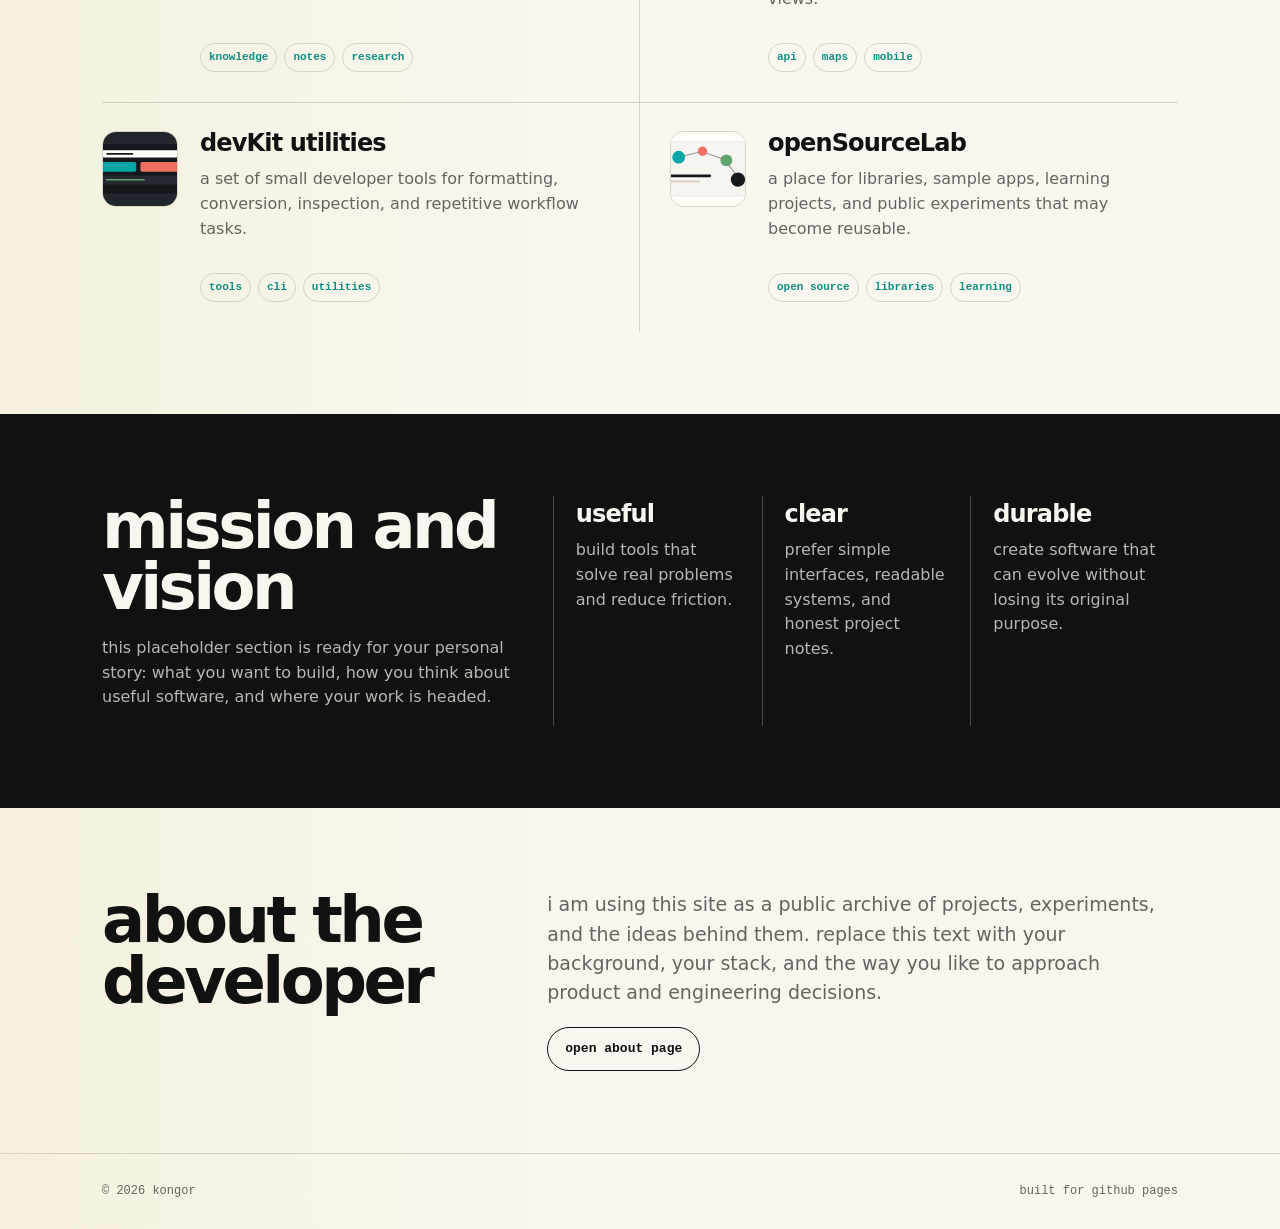
==== commit 5c733b39: "switch to lower case" ====
--- a/index.html
+++ b/index.html
@@ -3,8 +3,8 @@
   <head>
     <meta charset="utf-8">
     <meta name="viewport" content="width=device-width, initial-scale=1">
-    <title>Kongor Co | App and Software Development</title>
-    <meta name="description" content="Kongor Co is a personal software development portfolio for apps, tools, experiments, and open source projects.">
+    <title>kongor | app and software development</title>
+    <meta name="description" content="kongor is a personal software development portfolio for apps, tools, experiments, and open source projects.">
     <link rel="icon" type="image/png" href="assets/favicon.png">
     <link rel="apple-touch-icon" href="assets/favicon.png">
     <link rel="stylesheet" href="assets/styles.css">
@@ -15,14 +15,14 @@
     <main>
       <section class="section hero">
         <div class="hero-copy">
-          <h1>Apps, software, and experiments by Kongor.</h1>
+          <h1>apps, software, and experiments by kongor.</h1>
           <p class="lead">kongor.co is my home base for shipping mobile apps, web tools, developer utilities, and notes from the process of building useful software.</p>
           <div class="actions">
-            <a class="button primary" href="projects.html">View projects</a>
-            <a class="button secondary" href="about.html">Read about me</a>
+            <a class="button primary" href="projects.html">view projects</a>
+            <a class="button secondary" href="about.html">read about me</a>
           </div>
         </div>
-        <div class="hero-mark" aria-label="Kongor Co logo">
+        <div class="hero-mark" aria-label="kongor logo">
           <img src="assets/favicon.png" alt="">
         </div>
       </section>
@@ -30,58 +30,58 @@
       <section class="section" id="projects">
         <div class="section-head">
           <div>
-            <h2>Project tiles</h2>
-            <p>Each tile opens a dedicated placeholder page that can grow into screenshots, release notes, roadmaps, and links.</p>
+            <h2>project tiles</h2>
+            <p>each tile opens a dedicated placeholder page that can grow into screenshots, release notes, roadmaps, and links.</p>
           </div>
-          <a class="button secondary" href="projects.html">All projects</a>
+          <a class="button secondary" href="projects.html">all projects</a>
         </div>
         <div class="project-grid">
           <a class="project-card" href="projects/taskflow.html">
-            <img src="assets/project-taskflow.svg" alt="TaskFlow abstract mobile app preview">
+            <img src="assets/project-taskflow.svg" alt="taskFlow abstract mobile app preview">
             <div class="project-card-body">
-              <h3>TaskFlow Mobile App</h3>
-              <p>A focused productivity app concept for daily planning, recurring routines, and fast task capture.</p>
-              <div class="tag-row"><span class="tag">Mobile</span><span class="tag">Planning</span><span class="tag">Prototype</span></div>
+              <h3>taskFlow mobile app</h3>
+              <p>a focused productivity app concept for daily planning, recurring routines, and fast task capture.</p>
+              <div class="tag-row"><span class="tag">mobile</span><span class="tag">planning</span><span class="tag">prototype</span></div>
             </div>
           </a>
           <a class="project-card" href="projects/ledgerlite.html">
-            <img src="assets/project-ledgerlite.svg" alt="LedgerLite abstract finance dashboard preview">
+            <img src="assets/project-ledgerlite.svg" alt="ledgerLite abstract finance dashboard preview">
             <div class="project-card-body">
-              <h3>LedgerLite Finance Tool</h3>
-              <p>A lightweight personal finance dashboard for budgets, categories, and calm spending reviews.</p>
-              <div class="tag-row"><span class="tag">Web</span><span class="tag">Finance</span><span class="tag">Dashboard</span></div>
+              <h3>ledgerLite finance tool</h3>
+              <p>a lightweight personal finance dashboard for budgets, categories, and calm spending reviews.</p>
+              <div class="tag-row"><span class="tag">web</span><span class="tag">finance</span><span class="tag">dashboard</span></div>
             </div>
           </a>
           <a class="project-card" href="projects/atlas-notes.html">
-            <img src="assets/project-atlas.svg" alt="Atlas Notes abstract knowledge tool preview">
+            <img src="assets/project-atlas.svg" alt="atlasNotes abstract knowledge tool preview">
             <div class="project-card-body">
-              <h3>Atlas Notes</h3>
-              <p>A knowledge base experiment for linking ideas, writing project notes, and tracing decisions.</p>
-              <div class="tag-row"><span class="tag">Knowledge</span><span class="tag">Notes</span><span class="tag">Research</span></div>
+              <h3>atlasNotes</h3>
+              <p>a knowledge base experiment for linking ideas, writing project notes, and tracing decisions.</p>
+              <div class="tag-row"><span class="tag">knowledge</span><span class="tag">notes</span><span class="tag">research</span></div>
             </div>
           </a>
           <a class="project-card" href="projects/weatherlens.html">
-            <img src="assets/project-weatherlens.svg" alt="WeatherLens abstract forecast app preview">
+            <img src="assets/project-weatherlens.svg" alt="weatherLens abstract forecast app preview">
             <div class="project-card-body">
-              <h3>WeatherLens</h3>
-              <p>A weather app concept that pairs forecast data with clear visual context and location-aware views.</p>
-              <div class="tag-row"><span class="tag">API</span><span class="tag">Maps</span><span class="tag">Mobile</span></div>
+              <h3>weatherLens</h3>
+              <p>a weather app concept that pairs forecast data with clear visual context and location-aware views.</p>
+              <div class="tag-row"><span class="tag">api</span><span class="tag">maps</span><span class="tag">mobile</span></div>
             </div>
           </a>
           <a class="project-card" href="projects/devkit-utilities.html">
-            <img src="assets/project-devkit.svg" alt="DevKit abstract command palette preview">
+            <img src="assets/project-devkit.svg" alt="devKit abstract command palette preview">
             <div class="project-card-body">
-              <h3>DevKit Utilities</h3>
-              <p>A set of small developer tools for formatting, conversion, inspection, and repetitive workflow tasks.</p>
-              <div class="tag-row"><span class="tag">Tools</span><span class="tag">CLI</span><span class="tag">Utilities</span></div>
+              <h3>devKit utilities</h3>
+              <p>a set of small developer tools for formatting, conversion, inspection, and repetitive workflow tasks.</p>
+              <div class="tag-row"><span class="tag">tools</span><span class="tag">cli</span><span class="tag">utilities</span></div>
             </div>
           </a>
           <a class="project-card" href="projects/open-source-lab.html">
-            <img src="assets/project-open-source.svg" alt="Open Source Lab abstract repository graph preview">
+            <img src="assets/project-open-source.svg" alt="openSourceLab abstract repository graph preview">
             <div class="project-card-body">
-              <h3>Open Source Lab</h3>
-              <p>A place for libraries, sample apps, learning projects, and public experiments that may become reusable.</p>
-              <div class="tag-row"><span class="tag">Open Source</span><span class="tag">Libraries</span><span class="tag">Learning</span></div>
+              <h3>openSourceLab</h3>
+              <p>a place for libraries, sample apps, learning projects, and public experiments that may become reusable.</p>
+              <div class="tag-row"><span class="tag">open source</span><span class="tag">libraries</span><span class="tag">learning</span></div>
             </div>
           </a>
         </div>
@@ -90,32 +90,32 @@
       <section class="band">
         <div class="section">
           <div>
-            <h2>Mission and vision</h2>
-            <p>This placeholder section is ready for your personal story: what you want to build, how you think about useful software, and where your work is headed.</p>
+            <h2>mission and vision</h2>
+            <p>this placeholder section is ready for your personal story: what you want to build, how you think about useful software, and where your work is headed.</p>
           </div>
           <div class="principles">
-            <div class="principle"><h3>Useful</h3><p>Build tools that solve real problems and reduce friction.</p></div>
-            <div class="principle"><h3>Clear</h3><p>Prefer simple interfaces, readable systems, and honest project notes.</p></div>
-            <div class="principle"><h3>Durable</h3><p>Create software that can evolve without losing its original purpose.</p></div>
+            <div class="principle"><h3>useful</h3><p>build tools that solve real problems and reduce friction.</p></div>
+            <div class="principle"><h3>clear</h3><p>prefer simple interfaces, readable systems, and honest project notes.</p></div>
+            <div class="principle"><h3>durable</h3><p>create software that can evolve without losing its original purpose.</p></div>
           </div>
         </div>
       </section>
 
       <section class="section split">
         <div>
-          <h2>About the developer</h2>
+          <h2>about the developer</h2>
         </div>
         <div class="text-block">
-          <p>I am using this site as a public archive of projects, experiments, and the ideas behind them. Replace this text with your background, your stack, and the way you like to approach product and engineering decisions.</p>
-          <a class="button secondary" href="about.html">Open About page</a>
+          <p>i am using this site as a public archive of projects, experiments, and the ideas behind them. replace this text with your background, your stack, and the way you like to approach product and engineering decisions.</p>
+          <a class="button secondary" href="about.html">open about page</a>
         </div>
       </section>
     </main>
 
     <footer class="site-footer">
       <div class="footer-inner">
-        <span>&copy; <span data-year></span> Kongor Co</span>
-        <span>Built for GitHub Pages</span>
+        <span>&copy; <span data-year></span> kongor</span>
+        <span>built for github pages</span>
       </div>
     </footer>
     <script src="assets/site.js"></script>
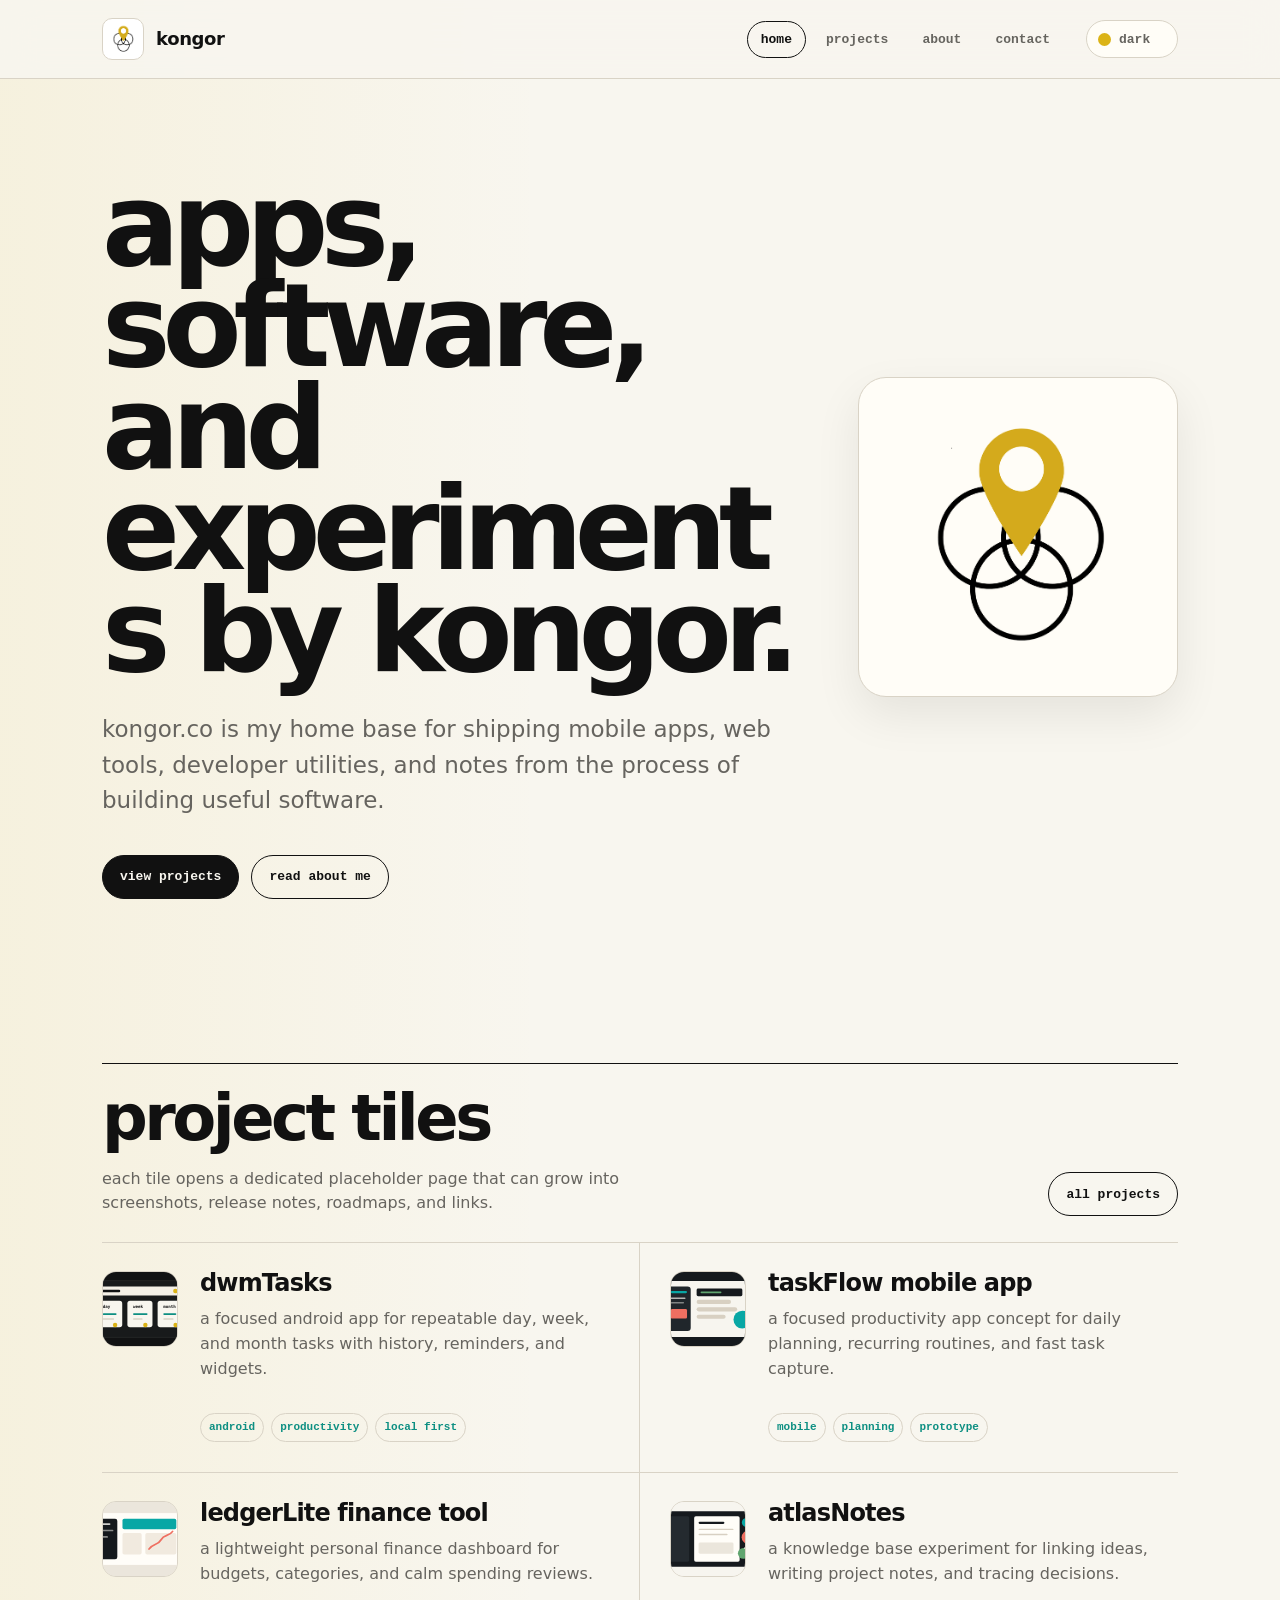
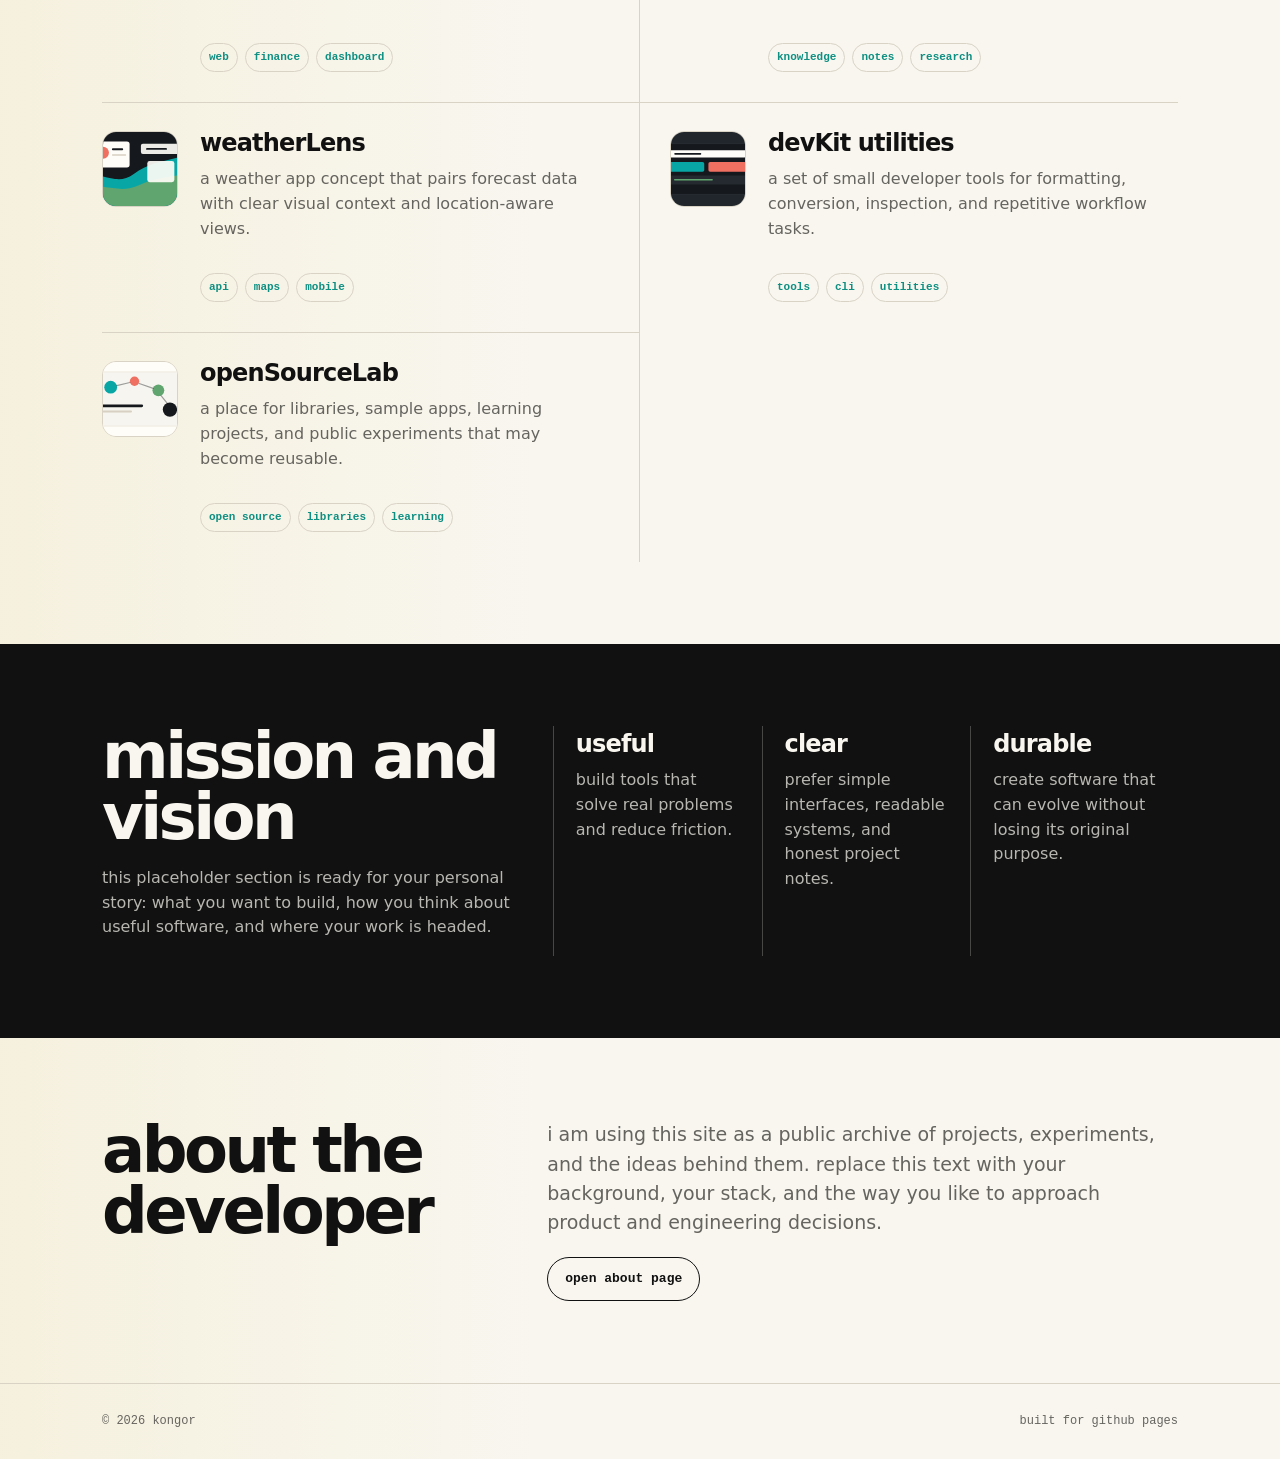
==== commit d00f730d: "introduce dwmtasks project page" ====
--- a/index.html
+++ b/index.html
@@ -36,6 +36,14 @@
           <a class="button secondary" href="projects.html">all projects</a>
         </div>
         <div class="project-grid">
+          <a class="project-card" href="projects/dwm-tasks.html">
+            <img src="assets/project-dwm-tasks.svg" alt="dwmTasks day week month task tracker preview">
+            <div class="project-card-body">
+              <h3>dwmTasks</h3>
+              <p>a focused android app for repeatable day, week, and month tasks with history, reminders, and widgets.</p>
+              <div class="tag-row"><span class="tag">android</span><span class="tag">productivity</span><span class="tag">local first</span></div>
+            </div>
+          </a>
           <a class="project-card" href="projects/taskflow.html">
             <img src="assets/project-taskflow.svg" alt="taskFlow abstract mobile app preview">
             <div class="project-card-body">
--- a/assets/styles.css
+++ b/assets/styles.css
@@ -521,6 +521,13 @@
     width: 340px;
   }
 
+  .page-hero,
+  .detail-layout,
+  .split {
+    max-width: 100%;
+    width: 340px;
+  }
+
   .hero-copy,
   .hero-mark {
     max-width: 100%;
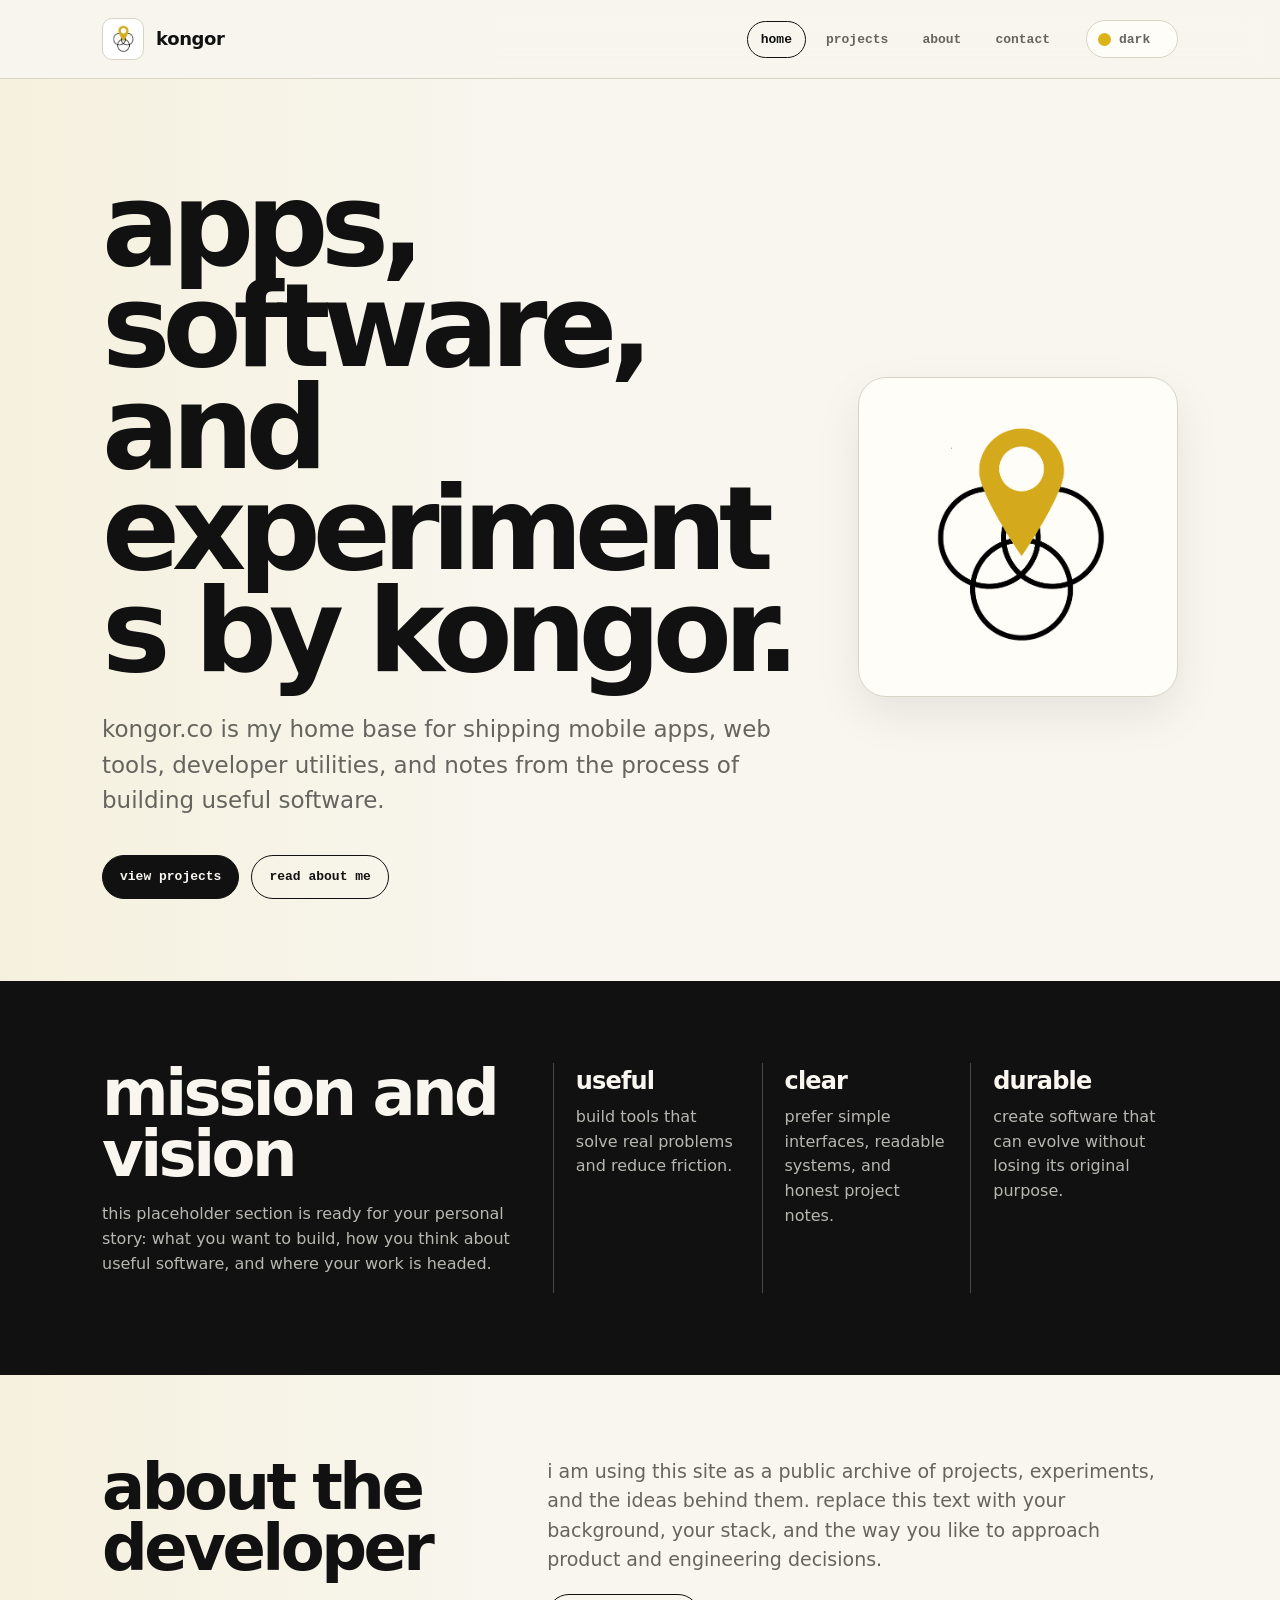
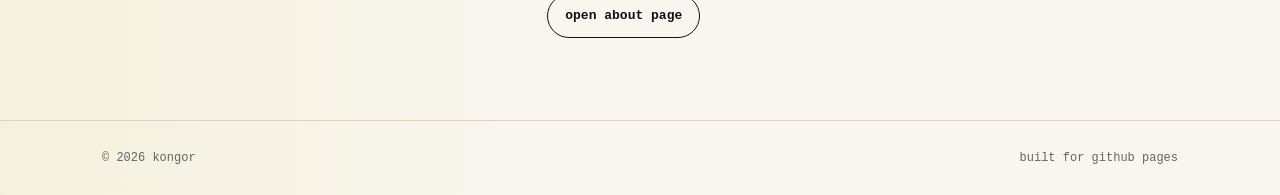
==== commit 46d363fc: "remove project tiles from homepage" ====
--- a/index.html
+++ b/index.html
@@ -24,74 +24,6 @@
         </div>
         <div class="hero-mark" aria-label="kongor logo">
           <img src="assets/favicon.png" alt="">
-        </div>
-      </section>
-
-      <section class="section" id="projects">
-        <div class="section-head">
-          <div>
-            <h2>project tiles</h2>
-            <p>each tile opens a dedicated placeholder page that can grow into screenshots, release notes, roadmaps, and links.</p>
-          </div>
-          <a class="button secondary" href="projects.html">all projects</a>
-        </div>
-        <div class="project-grid">
-          <a class="project-card" href="projects/dwm-tasks.html">
-            <img src="assets/project-dwm-tasks.svg" alt="dwmTasks day week month task tracker preview">
-            <div class="project-card-body">
-              <h3>dwmTasks</h3>
-              <p>a focused android app for repeatable day, week, and month tasks with history, reminders, and widgets.</p>
-              <div class="tag-row"><span class="tag">android</span><span class="tag">productivity</span><span class="tag">local first</span></div>
-            </div>
-          </a>
-          <a class="project-card" href="projects/taskflow.html">
-            <img src="assets/project-taskflow.svg" alt="taskFlow abstract mobile app preview">
-            <div class="project-card-body">
-              <h3>taskFlow mobile app</h3>
-              <p>a focused productivity app concept for daily planning, recurring routines, and fast task capture.</p>
-              <div class="tag-row"><span class="tag">mobile</span><span class="tag">planning</span><span class="tag">prototype</span></div>
-            </div>
-          </a>
-          <a class="project-card" href="projects/ledgerlite.html">
-            <img src="assets/project-ledgerlite.svg" alt="ledgerLite abstract finance dashboard preview">
-            <div class="project-card-body">
-              <h3>ledgerLite finance tool</h3>
-              <p>a lightweight personal finance dashboard for budgets, categories, and calm spending reviews.</p>
-              <div class="tag-row"><span class="tag">web</span><span class="tag">finance</span><span class="tag">dashboard</span></div>
-            </div>
-          </a>
-          <a class="project-card" href="projects/atlas-notes.html">
-            <img src="assets/project-atlas.svg" alt="atlasNotes abstract knowledge tool preview">
-            <div class="project-card-body">
-              <h3>atlasNotes</h3>
-              <p>a knowledge base experiment for linking ideas, writing project notes, and tracing decisions.</p>
-              <div class="tag-row"><span class="tag">knowledge</span><span class="tag">notes</span><span class="tag">research</span></div>
-            </div>
-          </a>
-          <a class="project-card" href="projects/weatherlens.html">
-            <img src="assets/project-weatherlens.svg" alt="weatherLens abstract forecast app preview">
-            <div class="project-card-body">
-              <h3>weatherLens</h3>
-              <p>a weather app concept that pairs forecast data with clear visual context and location-aware views.</p>
-              <div class="tag-row"><span class="tag">api</span><span class="tag">maps</span><span class="tag">mobile</span></div>
-            </div>
-          </a>
-          <a class="project-card" href="projects/devkit-utilities.html">
-            <img src="assets/project-devkit.svg" alt="devKit abstract command palette preview">
-            <div class="project-card-body">
-              <h3>devKit utilities</h3>
-              <p>a set of small developer tools for formatting, conversion, inspection, and repetitive workflow tasks.</p>
-              <div class="tag-row"><span class="tag">tools</span><span class="tag">cli</span><span class="tag">utilities</span></div>
-            </div>
-          </a>
-          <a class="project-card" href="projects/open-source-lab.html">
-            <img src="assets/project-open-source.svg" alt="openSourceLab abstract repository graph preview">
-            <div class="project-card-body">
-              <h3>openSourceLab</h3>
-              <p>a place for libraries, sample apps, learning projects, and public experiments that may become reusable.</p>
-              <div class="tag-row"><span class="tag">open source</span><span class="tag">libraries</span><span class="tag">learning</span></div>
-            </div>
-          </a>
         </div>
       </section>
 
